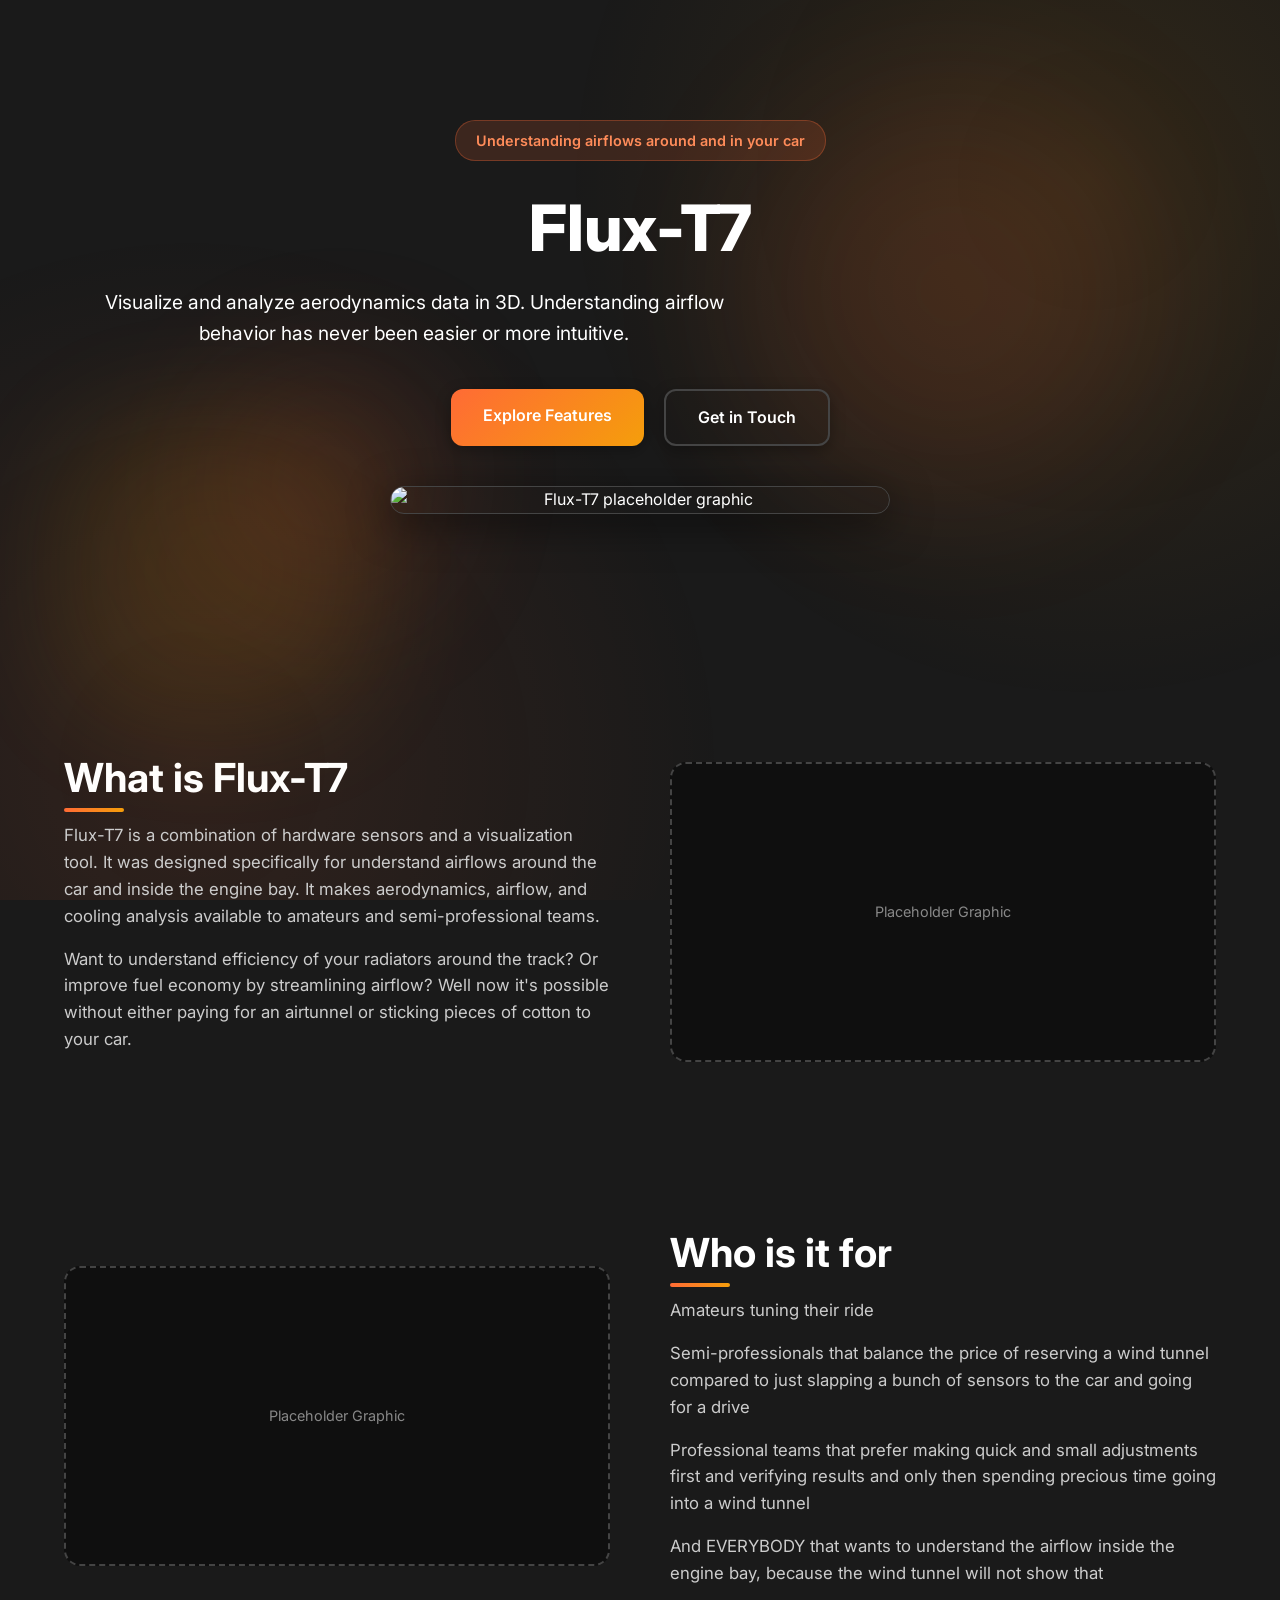
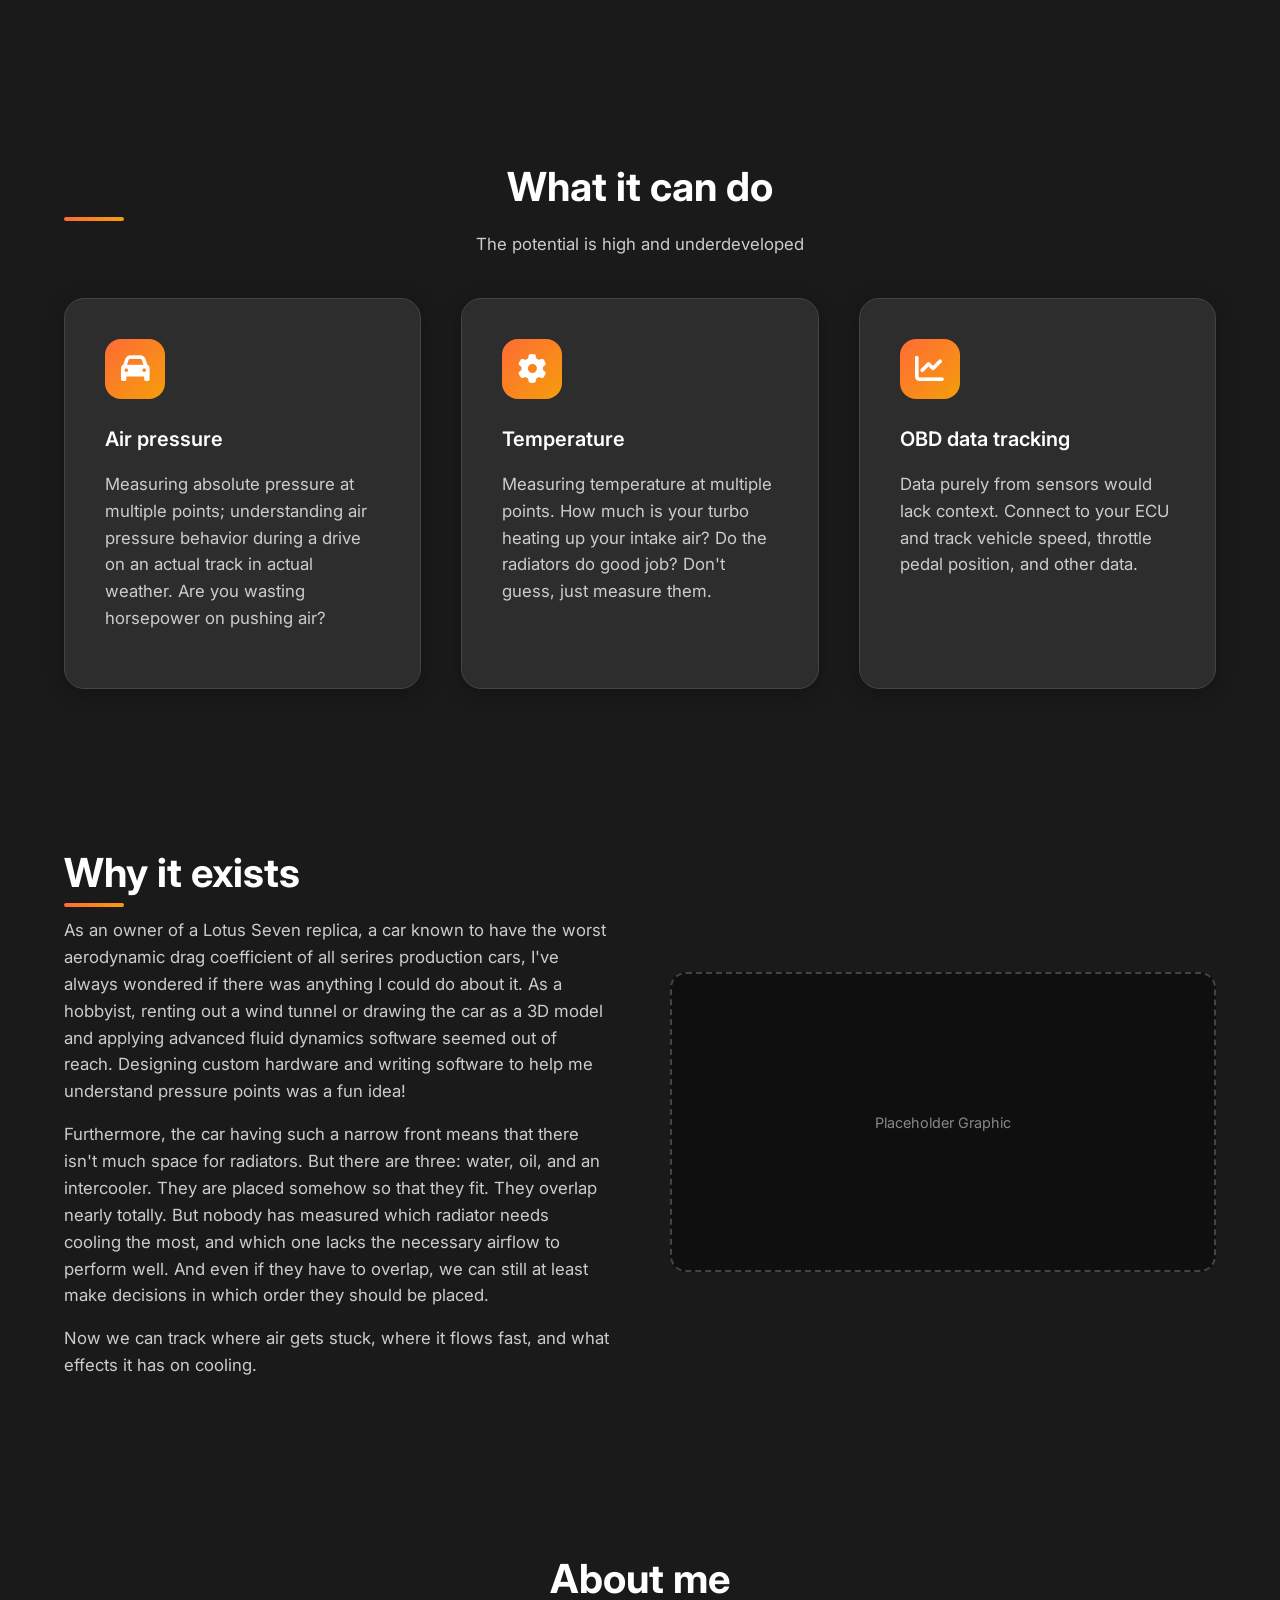
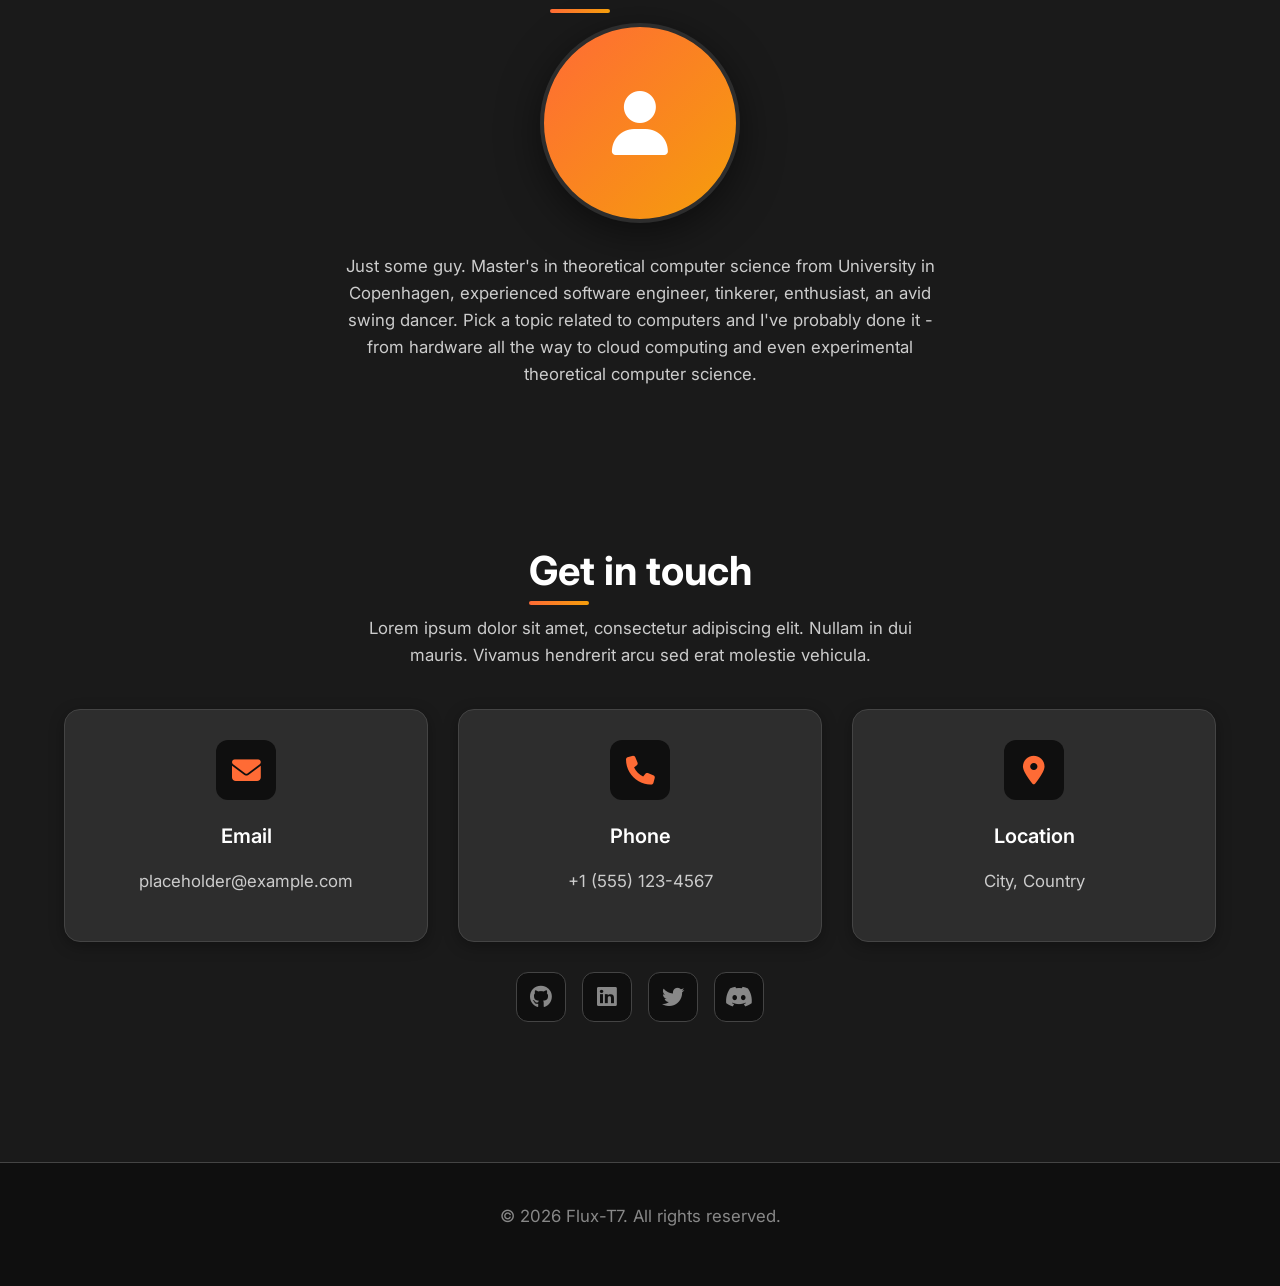
==== index.html @ acb9e9b2 "Add Flux-T7 landing page and update color theme to dark grey/orange - Create new landing page (index" ====
<!DOCTYPE html>
<html lang="en">
<head>
    <meta charset="UTF-8">
    <meta name="viewport" content="width=device-width, initial-scale=1.0">
    <title>Flux-T7 - Car Sensor Visualizer</title>
    <style>
        /* CSS Variables */
        :root {
            --bg-dark: #1a1a1a;
            --bg-darker: #0f0f0f;
            --bg-card: #2d2d2d;
            --primary: #ff6b35;
            --primary-light: #ff8c5a;
            --primary-dark: #e55a2b;
            --accent: #f59e0b;
            --text: #ffffff;
            --text-light: #cccccc;
            --text-muted: #888888;
            --border: #444444;
            --shadow: rgba(0, 0, 0, 0.3);
            --shadow-lg: rgba(0, 0, 0, 0.5);
        }

        /* Reset & Base */
        * {
            margin: 0;
            padding: 0;
            box-sizing: border-box;
        }

        body {
            font-family: 'Inter', -apple-system, BlinkMacSystemFont, 'Segoe UI', Roboto, sans-serif;
            line-height: 1.6;
            color: var(--text);
            background: var(--bg-dark);
            overflow-x: hidden;
        }

        /* Gradient Background Overlay - subtle orange glow */
        body::before {
            content: '';
            position: fixed;
            top: 0;
            left: 0;
            width: 100%;
            height: 100%;
            background: 
                radial-gradient(circle at 15% 85%, rgba(255, 107, 53, 0.1) 0%, transparent 40%),
                radial-gradient(circle at 85% 20%, rgba(245, 158, 11, 0.1) 0%, transparent 40%);
            pointer-events: none;
            z-index: -1;
        }

        /* Container */
        .container {
            max-width: 1200px;
            margin: 0 auto;
            padding: 0 24px;
        }

        /* Section Base */
        section {
            padding: 80px 0;
        }

        /* Typography */
        h1 {
            font-size: clamp(2.5rem, 5vw, 4rem);
            font-weight: 800;
            color: var(--text);
            line-height: 1.1;
            margin-bottom: 24px;
        }

        h2 {
            font-size: clamp(1.8rem, 4vw, 2.5rem);
            font-weight: 700;
            color: var(--text);
            line-height: 1.2;
            margin-bottom: 20px;
            position: relative;
            display: inline-block;
        }

        h2::after {
            content: '';
            position: absolute;
            bottom: -10px;
            left: 0;
            width: 60px;
            height: 4px;
            background: linear-gradient(90deg, var(--primary), var(--accent));
            border-radius: 2px;
        }

        h3 {
            font-size: 1.25rem;
            font-weight: 600;
            color: var(--text);
            margin-bottom: 16px;
        }

        p {
            color: var(--text-light);
            margin-bottom: 16px;
            font-size: 1.05rem;
        }

        .lead {
            font-size: 1.2rem;
            color: var(--text);
            max-width: 700px;
        }

        /* Buttons */
        .btn {
            display: inline-block;
            padding: 14px 32px;
            background: linear-gradient(135deg, var(--primary), var(--accent));
            color: white;
            text-decoration: none;
            border-radius: 12px;
            font-weight: 600;
            font-size: 1rem;
            transition: all 0.3s ease;
            box-shadow: 0 4px 15px var(--shadow);
            border: none;
            cursor: pointer;
        }

        .btn:hover {
            transform: translateY(-2px);
            box-shadow: 0 8px 25px var(--shadow-lg);
            background: linear-gradient(135deg, var(--primary-light), var(--accent));
        }

        .btn-outline {
            background: transparent;
            border: 2px solid var(--border);
            color: var(--text);
        }

        .btn-outline:hover {
            border-color: var(--primary);
            color: var(--primary);
        }

        /* Hero Section */
        #hero {
            padding: 120px 0;
            text-align: center;
            position: relative;
        }

        #hero .container {
            position: relative;
            z-index: 2;
        }

        .hero-badge {
            display: inline-block;
            padding: 8px 20px;
            background: rgba(255, 107, 53, 0.15);
            color: var(--primary-light);
            border-radius: 20px;
            font-size: 0.9rem;
            font-weight: 600;
            margin-bottom: 32px;
            border: 1px solid rgba(255, 107, 53, 0.3);
        }

        .hero-cta {
            display: flex;
            gap: 20px;
            justify-content: center;
            flex-wrap: wrap;
            margin-top: 40px;
        }

        /* Abstract Background Elements */
        .abstract-shape {
            position: absolute;
            opacity: 0.12;
            pointer-events: none;
            z-index: 1;
        }

        .abstract-1 {
            width: 400px;
            height: 400px;
            background: var(--primary);
            border-radius: 50%;
            top: 10%;
            right: 10%;
            filter: blur(80px);
        }

        .abstract-2 {
            width: 300px;
            height: 300px;
            background: var(--accent);
            border-radius: 30%;
            bottom: 20%;
            left: 5%;
            filter: blur(60px);
        }

        .abstract-3 {
            width: 250px;
            height: 250px;
            background: var(--primary-dark);
            border-radius: 60% 40% 30% 70% / 60% 30% 70% 40%;
            top: 40%;
            left: 15%;
            filter: blur(70px);
        }

        /* Placeholder Image */
        .placeholder-graphic {
            width: 100%;
            max-width: 500px;
            height: auto;
            border-radius: 16px;
            box-shadow: 0 10px 40px var(--shadow-lg);
            margin: 40px auto;
            display: block;
            border: 1px solid var(--border);
        }

        /* Section Layouts */
        .section-grid {
            display: grid;
            grid-template-columns: repeat(auto-fit, minmax(300px, 1fr));
            gap: 40px;
        }

        .feature-card {
            background: var(--bg-card);
            padding: 40px;
            border-radius: 20px;
            box-shadow: 0 4px 20px var(--shadow);
            transition: transform 0.3s ease, box-shadow 0.3s ease;
            border: 1px solid var(--border);
        }

        .feature-card:hover {
            transform: translateY(-8px);
            box-shadow: 0 12px 40px var(--shadow-lg);
            border-color: var(--primary);
        }

        .feature-card .icon {
            width: 60px;
            height: 60px;
            background: linear-gradient(135deg, var(--primary), var(--accent));
            border-radius: 16px;
            margin-bottom: 24px;
            display: flex;
            align-items: center;
            justify-content: center;
            font-size: 1.8rem;
            color: white;
        }

        /* Two Column Layout */
        .two-col {
            display: grid;
            grid-template-columns: 1fr 1fr;
            gap: 60px;
            align-items: center;
        }

        @media (max-width: 968px) {
            .two-col {
                grid-template-columns: 1fr;
                gap: 40px;
            }
        }

        .image-placeholder {
            width: 100%;
            height: 300px;
            background: var(--bg-darker);
            border-radius: 16px;
            border: 2px dashed var(--border);
            display: flex;
            align-items: center;
            justify-content: center;
            color: var(--text-muted);
            font-size: 0.9rem;
        }

        /* About Section */
        .profile-placeholder {
            width: 200px;
            height: 200px;
            border-radius: 50%;
            background: linear-gradient(135deg, var(--primary), var(--accent));
            margin: 0 auto 30px;
            display: flex;
            align-items: center;
            justify-content: center;
            color: white;
            font-size: 4rem;
            box-shadow: 0 10px 40px var(--shadow-lg);
            border: 4px solid var(--bg-card);
        }

        /* Contact Section */
        .contact-grid {
            display: grid;
            grid-template-columns: repeat(auto-fit, minmax(250px, 1fr));
            gap: 30px;
            margin-top: 40px;
        }

        .contact-item {
            background: var(--bg-card);
            padding: 30px;
            border-radius: 16px;
            text-align: center;
            box-shadow: 0 4px 15px var(--shadow);
            transition: transform 0.3s ease;
            border: 1px solid var(--border);
        }

        .contact-item:hover {
            transform: translateY(-5px);
            box-shadow: 0 12px 30px var(--shadow-lg);
            border-color: var(--primary);
        }

        .contact-item .contact-icon {
            width: 60px;
            height: 60px;
            background: var(--bg-darker);
            border-radius: 12px;
            margin: 0 auto 20px;
            display: flex;
            align-items: center;
            justify-content: center;
            font-size: 1.8rem;
            color: var(--primary);
        }

        /* Social Links */
        .social-links {
            display: flex;
            gap: 16px;
            justify-content: center;
            flex-wrap: wrap;
            margin-top: 30px;
        }

        .social-link {
            width: 50px;
            height: 50px;
            background: var(--bg-darker);
            border-radius: 12px;
            display: flex;
            align-items: center;
            justify-content: center;
            text-decoration: none;
            color: var(--text-muted);
            font-size: 1.4rem;
            transition: all 0.3s ease;
            border: 1px solid var(--border);
        }

        .social-link:hover {
            background: var(--primary);
            color: white;
            transform: translateY(-3px);
            border-color: var(--primary);
        }

        /* Footer */
        footer {
            background: var(--bg-darker);
            color: var(--text);
            padding: 40px 0;
            text-align: center;
            margin-top: 60px;
            border-top: 1px solid var(--border);
        }

        footer p {
            color: var(--text-muted);
        }

        /* Responsive adjustments for dark theme */
        .hero-badge {
            background: rgba(255, 107, 53, 0.15);
            color: var(--primary-light);
        }

        /* Responsive */
        @media (max-width: 768px) {
            section {
                padding: 60px 0;
            }

            #hero {
                padding: 100px 0;
            }

            .hero-cta {
                flex-direction: column;
                align-items: center;
            }

            .btn {
                width: 100%;
                max-width: 300px;
            }

            .section-grid {
                grid-template-columns: 1fr;
            }
        }

        /* Animations */
        @keyframes fadeInUp {
            from {
                opacity: 0;
                transform: translateY(30px);
            }
            to {
                opacity: 1;
                transform: translateY(0);
            }
        }

        .animate-fade-in {
            animation: fadeInUp 0.6s ease forwards;
        }

        /* Delay animations */
        .delay-1 { animation-delay: 0.1s; }
        .delay-2 { animation-delay: 0.2s; }
        .delay-3 { animation-delay: 0.3s; }
        .delay-4 { animation-delay: 0.4s; }

        /* Hide placeholder text visually but keep for screen readers */
        .sr-only {
            position: absolute;
            width: 1px;
            height: 1px;
            padding: 0;
            margin: -1px;
            overflow: hidden;
            clip: rect(0, 0, 0, 0);
            white-space: nowrap;
            border: 0;
        }
    </style>
    <link rel="preconnect" href="https://fonts.googleapis.com">
    <link rel="preconnect" href="https://fonts.gstatic.com" crossorigin>
    <link href="https://fonts.googleapis.com/css2?family=Inter:wght@400;600;700;800&display=swap" rel="stylesheet">
    <link rel="stylesheet" href="https://cdnjs.cloudflare.com/ajax/libs/font-awesome/6.4.0/css/all.min.css">
</head>
<body>
    <!-- Abstract Background Shapes -->
    <div class="abstract-shape abstract-1"></div>
    <div class="abstract-shape abstract-2"></div>
    <div class="abstract-shape abstract-3"></div>

    <!-- Hero Section -->
    <section id="hero">
        <div class="container">
            <div class="hero-badge animate-fade-in">Understanding airflows around and in your car</div>
            <h1 class="animate-fade-in delay-1">Flux-T7</h1>
            <p class="lead animate-fade-in delay-2">
                Visualize and analyze aerodynamics data in 3D. Understanding airflow behavior has never been easier or more intuitive.
            </p>
            <div class="hero-cta animate-fade-in delay-3">
                <a href="#features" class="btn">Explore Features</a>
                <a href="#contact" class="btn btn-outline">Get in Touch</a>
            </div>
            <!-- Main graphic placeholder using placehold.co -->
            <img src="https://placehold.co/800x450/2d2d2d/ff6b35?text=Flux-T7" alt="Flux-T7 placeholder graphic" class="placeholder-graphic animate-fade-in delay-4">
        </div>
    </section>

    <!-- What is Flux-T7 Section -->
    <section id="what">
        <div class="container">
            <div class="two-col">
                <div class="animate-fade-in">
                    <h2>What is Flux-T7</h2>
                    <p>Flux-T7 is a combination of hardware sensors and a visualization tool. It was designed specifically for understand airflows around the car and inside the engine bay. It makes aerodynamics, airflow, and cooling analysis available to amateurs and semi-professional teams. </p>
                    <p>Want to understand efficiency of your radiators around the track? Or improve fuel economy by streamlining airflow? Well now it's possible without either paying for an airtunnel or sticking pieces of cotton to your car.</p>
                </div>
                <div class="image-placeholder animate-fade-in delay-1">
                    <span>Placeholder Graphic</span>
                </div>
            </div>
        </div>
    </section>

    <!-- Who is it for Section -->
    <section id="for">
        <div class="container">
            <div class="two-col">
                <div class="image-placeholder animate-fade-in">
                    <span>Placeholder Graphic</span>
                </div>
                <div class="animate-fade-in delay-1">
                    <h2>Who is it for</h2>
                    <p>Amateurs tuning their ride</p>
                    <p>Semi-professionals that balance the price of reserving a wind tunnel compared to just slapping a bunch of sensors to the car and going for a drive</p>
                    <p>Professional teams that prefer making quick and small adjustments first and verifying results and only then spending precious time going into a wind tunnel</p>
                    <p> And EVERYBODY that wants to understand the airflow inside the engine bay, because the wind tunnel will not show that</p>
                </div>
            </div>
        </div>
    </section>

    <!-- Features Section -->
    <section id="features">
        <div class="container">
            <div class="animate-fade-in">
                <h2 style="text-align: center; display: block;">What it can do</h2>
                <p style="text-align: center; max-width: 600px; margin: 0 auto 40px;">
                    The potential is high and underdeveloped
                </p>
            </div>
            <div class="section-grid">
                <div class="feature-card animate-fade-in delay-1">
                    <div class="icon"><i class="fas fa-car"></i></div>
                    <h3>Air pressure</h3>
                    <p>Measuring absolute pressure at multiple points; understanding air pressure behavior during a drive on an actual track in actual weather. Are you wasting horsepower on pushing air?</p>
                </div>
                <div class="feature-card animate-fade-in delay-2">
                    <div class="icon"><i class="fas fa-cog"></i></div>
                    <h3>Temperature</h3>
                    <p>Measuring temperature at multiple points. How much is your turbo heating up your intake air? Do the radiators do good job? Don't guess, just measure them.</p>
                </div>
                <div class="feature-card animate-fade-in delay-3">
                    <div class="icon"><i class="fas fa-chart-line"></i></div>
                    <h3>OBD data tracking</h3>
                    <p>Data purely from sensors would lack context. Connect to your ECU and track vehicle speed, throttle pedal position, and other data.</p>
                </div>
                <!-- <div class="feature-card animate-fade-in delay-4">
                    <div class="icon"><i class="fas fa-eye"></i></div>
                    <h3>Feature Four</h3>
                    <p>Lorem ipsum dolor sit amet, consectetur adipiscing elit. Nullam in dui mauris. Vivamus hendrerit arcu sed erat molestie vehicula.</p>
                </div>
                <div class="feature-card animate-fade-in delay-2">
                    <div class="icon"><i class="fas fa-cube"></i></div>
                    <h3>Feature Five</h3>
                    <p>Lorem ipsum dolor sit amet, consectetur adipiscing elit. Nullam in dui mauris. Vivamus hendrerit arcu sed erat molestie vehicula.</p>
                </div>
                <div class="feature-card animate-fade-in delay-3">
                    <div class="icon"><i class="fas fa-bolt"></i></div>
                    <h3>Feature Six</h3>
                    <p>Lorem ipsum dolor sit amet, consectetur adipiscing elit. Nullam in dui mauris. Vivamus hendrerit arcu sed erat molestie vehicula.</p>
                </div> -->
            </div>
        </div>
    </section>

    <!-- Motivation Section -->
    <section id="motivation">
        <div class="container">
            <div class="two-col">
                <div class="animate-fade-in">
                    <h2>Why it exists</h2>
                    <p>As an owner of a Lotus Seven replica, a car known to have the worst aerodynamic drag coefficient of all serires production cars, I've always wondered if there was anything I could do about it. As a hobbyist, renting out a wind tunnel or drawing the car as a 3D model and applying advanced fluid dynamics software seemed out of reach. Designing custom hardware and writing software to help me understand pressure points was a fun idea!</p>
                    <p> Furthermore, the car having such a narrow front means that there isn't much space for radiators. But there are three: water, oil, and an intercooler. They are placed somehow so that they fit. They overlap nearly totally. But nobody has measured which radiator needs cooling the most, and which one lacks the necessary airflow to perform well. And even if they have to overlap, we can still at least make decisions in which order they should be placed.</p>
                    <p>Now we can track where air gets stuck, where it flows fast, and what effects it has on cooling. </p>
                </div>
                <div class="image-placeholder animate-fade-in delay-1">
                    <span>Placeholder Graphic</span>
                </div>
            </div>
        </div>
    </section>

    <!-- About Me Section -->
    <section id="about">
        <div class="container">
            <div class="animate-fade-in" style="text-align: center;">
                <h2>About me</h2>
                <div class="profile-placeholder">
                    <i class="fas fa-user"></i>
                    <span class="sr-only">Profile Picture</span>
                </div>
                <p style="max-width: 600px; margin: 0 auto;">
                    Just some guy. Master's in theoretical computer science from University in Copenhagen, experienced software engineer, tinkerer, enthusiast, an avid swing dancer. Pick a topic related to computers and I've probably done it - from hardware all the way to cloud computing and even experimental theoretical computer science. 
                </p>
            </div>
        </div>
    </section>

    <!-- Contact Section -->
    <section id="contact">
        <div class="container">
            <div class="animate-fade-in" style="text-align: center;">
                <h2>Get in touch</h2>
                <p style="max-width: 600px; margin: 0 auto;">
                    Lorem ipsum dolor sit amet, consectetur adipiscing elit. Nullam in dui mauris. Vivamus hendrerit arcu sed erat molestie vehicula.
                </p>
            </div>
            <div class="contact-grid">
                <div class="contact-item animate-fade-in delay-1">
                    <div class="contact-icon"><i class="fas fa-envelope"></i></div>
                    <h3>Email</h3>
                    <p><a href="mailto:placeholder@example.com" style="color: var(--text-light); text-decoration: none;">placeholder@example.com</a></p>
                </div>
                <div class="contact-item animate-fade-in delay-2">
                    <div class="contact-icon"><i class="fas fa-phone"></i></div>
                    <h3>Phone</h3>
                    <p>+1 (555) 123-4567</p>
                </div>
                <div class="contact-item animate-fade-in delay-3">
                    <div class="contact-icon"><i class="fas fa-map-marker-alt"></i></div>
                    <h3>Location</h3>
                    <p>City, Country</p>
                </div>
            </div>
            <div class="social-links animate-fade-in delay-4">
                <a href="#" class="social-link" aria-label="GitHub"><i class="fab fa-github"></i></a>
                <a href="#" class="social-link" aria-label="LinkedIn"><i class="fab fa-linkedin"></i></a>
                <a href="#" class="social-link" aria-label="Twitter"><i class="fab fa-twitter"></i></a>
                <a href="#" class="social-link" aria-label="Discord"><i class="fab fa-discord"></i></a>
            </div>
        </div>
    </section>

    <!-- Footer -->
    <footer class="animate-fade-in">
        <div class="container">
            <p>&copy; <span id="year"></span> Flux-T7. All rights reserved.</p>
        </div>
    </footer>

    <script>
        // Set current year
        document.getElementById('year').textContent = new Date().getFullYear();

        // Smooth scrolling for anchor links
        document.querySelectorAll('a[href^="#"]').forEach(anchor => {
            anchor.addEventListener('click', function (e) {
                e.preventDefault();
                const target = document.querySelector(this.getAttribute('href'));
                if (target) {
                    target.scrollIntoView({
                        behavior: 'smooth',
                        block: 'start'
                    });
                }
            });
        });

        // Animate on scroll
        const observerOptions = {
            threshold: 0.1,
            rootMargin: '0px 0px -50px 0px'
        };

        const observer = new IntersectionObserver((entries) => {
            entries.forEach(entry => {
                if (entry.isIntersecting) {
                    entry.target.classList.add('animate-fade-in');
                }
            });
        }, observerOptions);

        // Observe all sections
        document.querySelectorAll('section > *').forEach(el => {
            if (!el.classList.contains('animate-fade-in')) {
                observer.observe(el);
            }
        });
    </script>
</body>
</html>
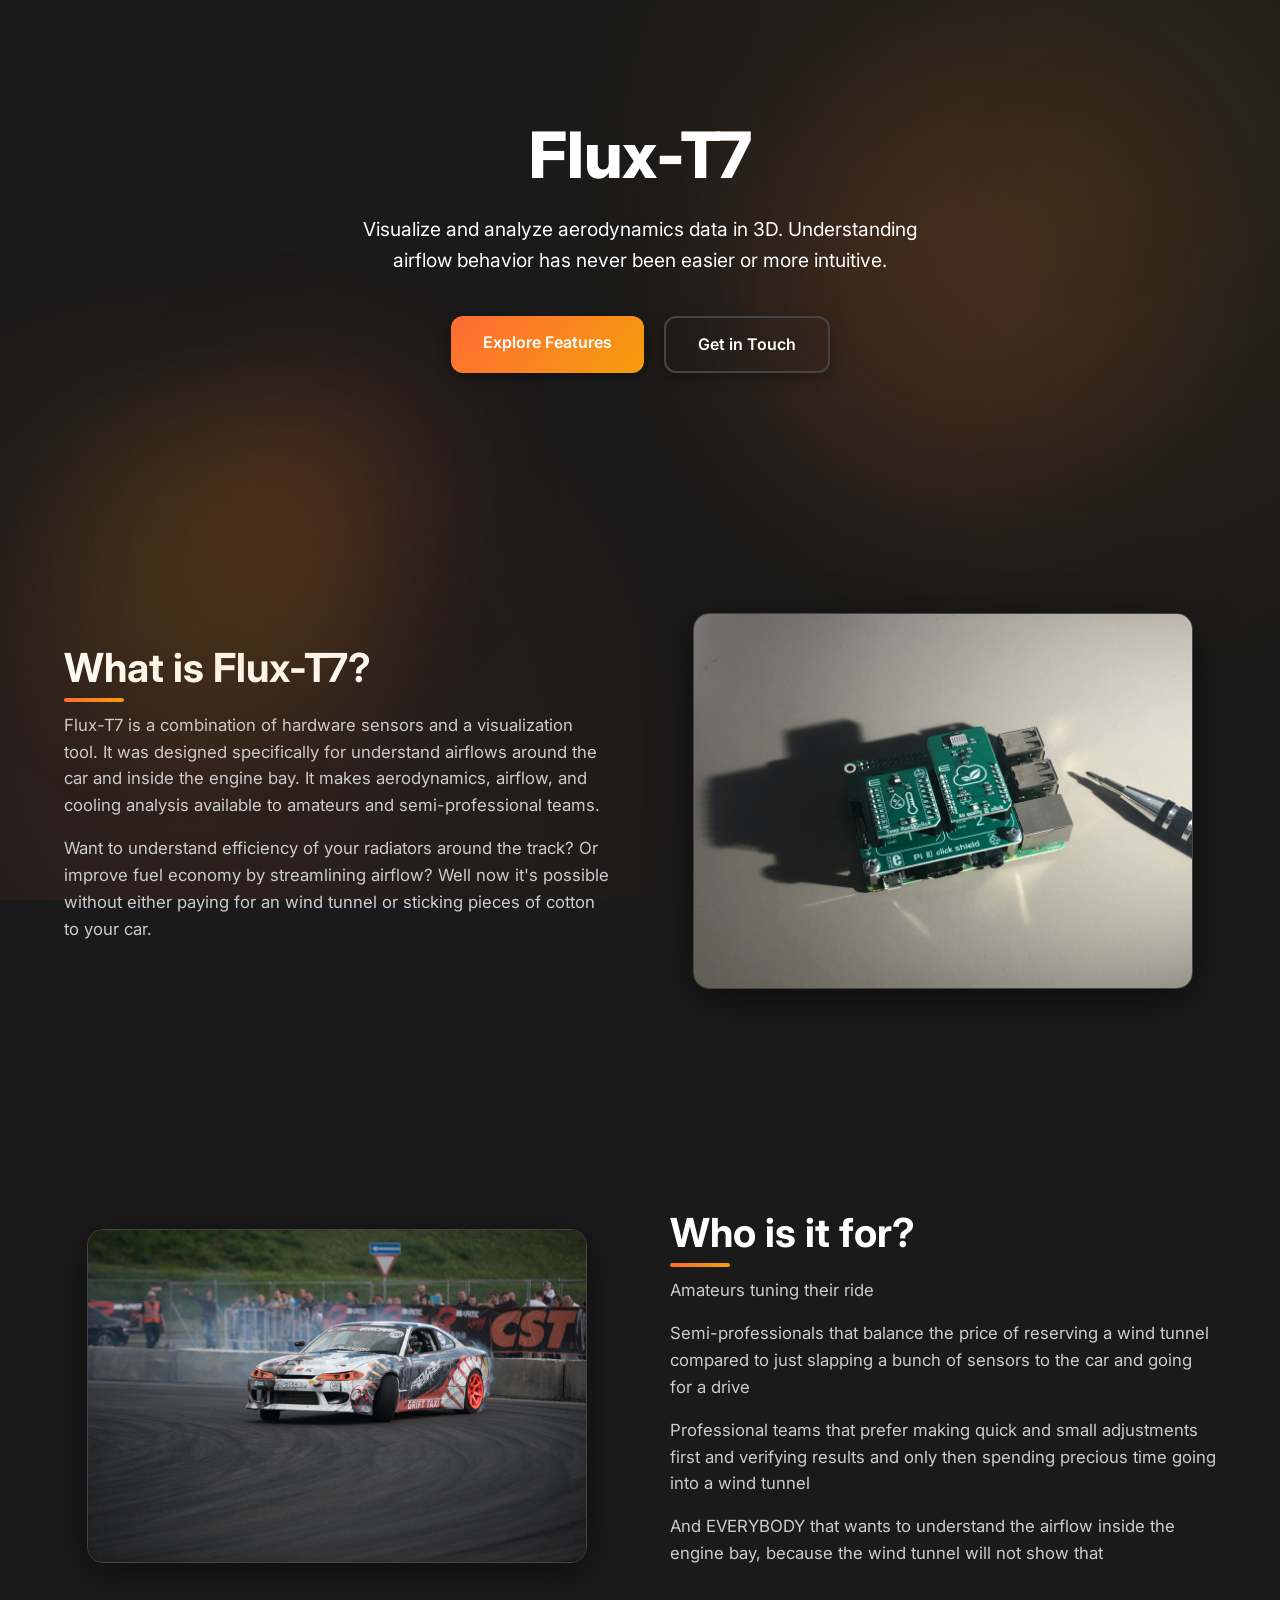
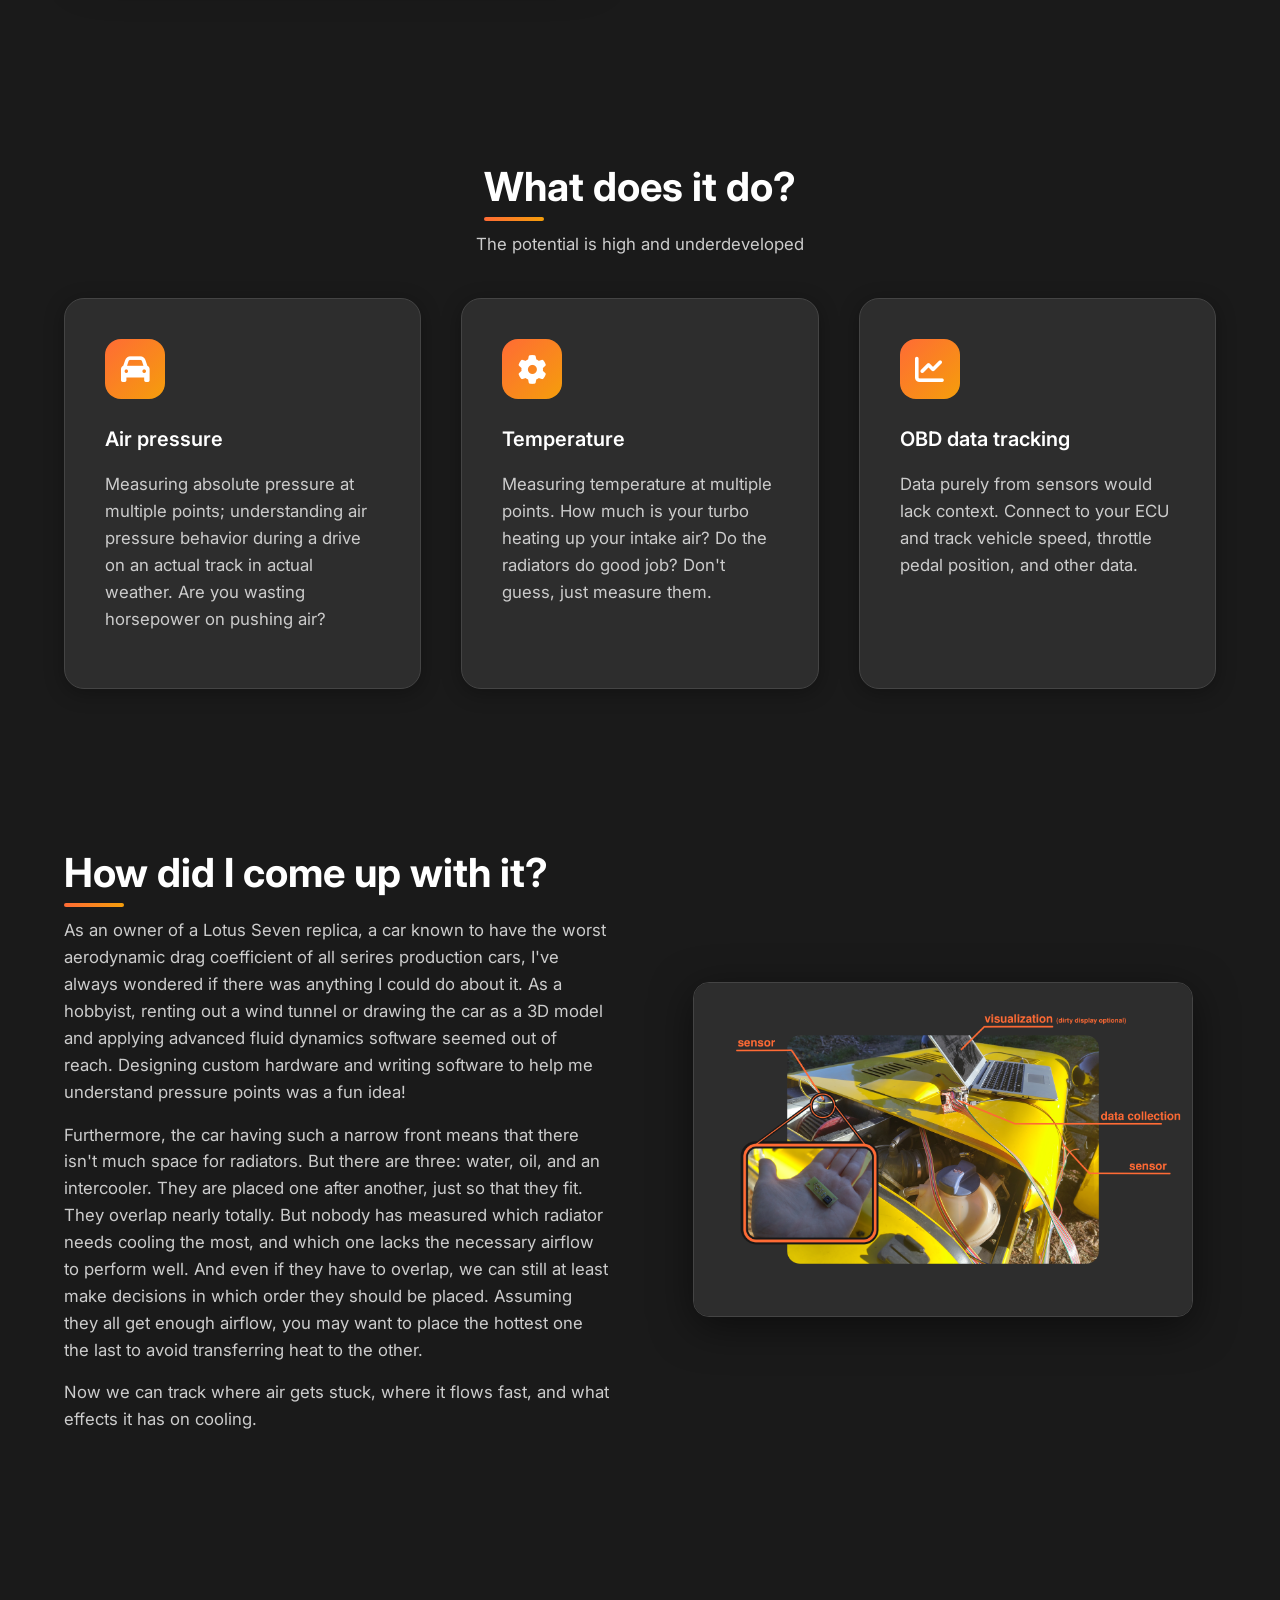
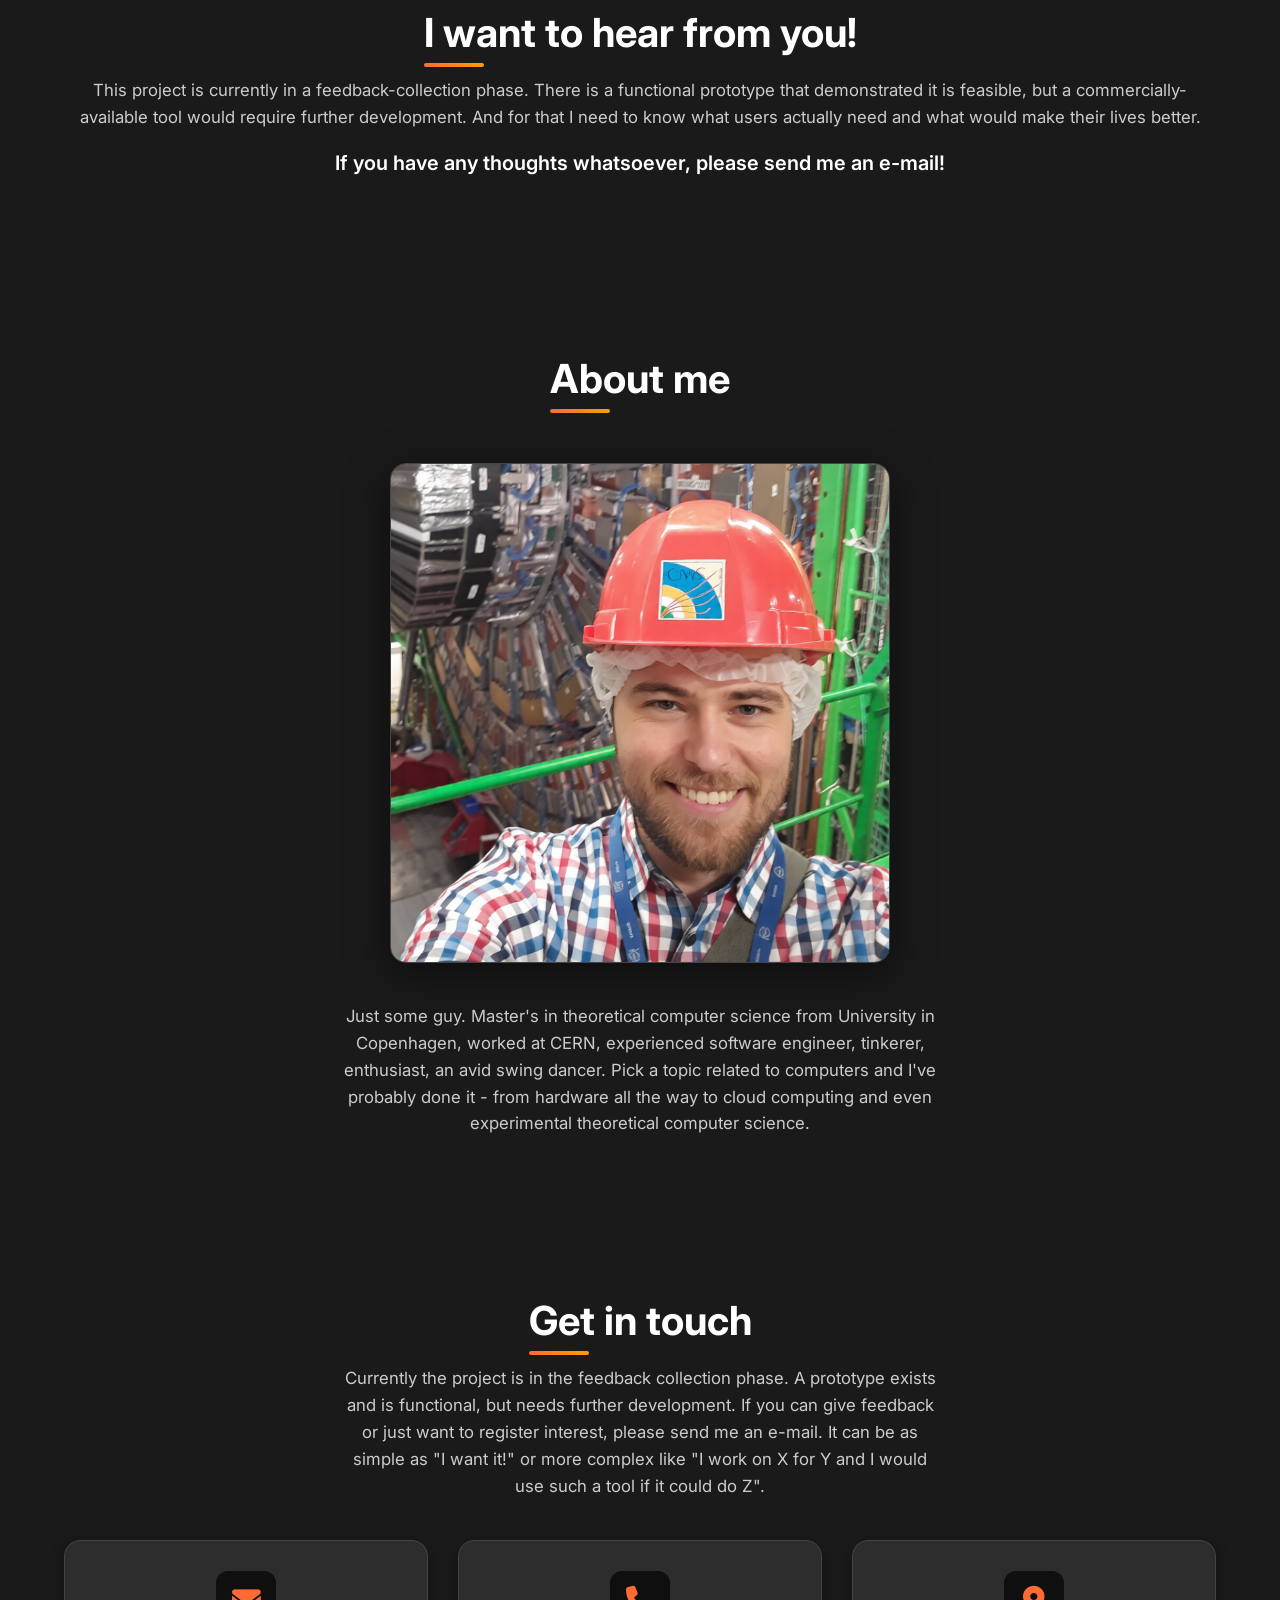
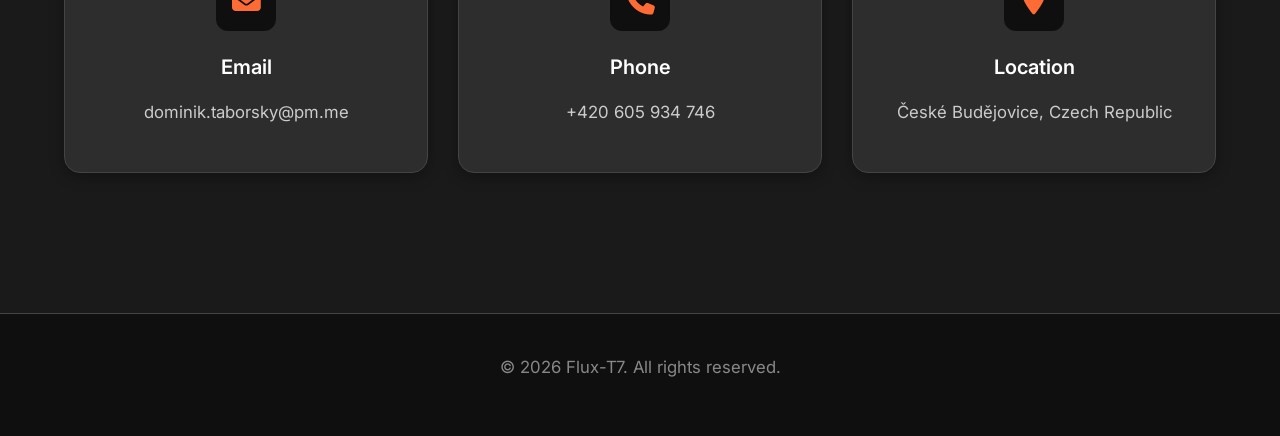
==== commit d7e90cca: "Update 3D viewer with PBR textures, improved lighting, and UI fixes - Changed default car model to H" ====
--- a/index.html
+++ b/index.html
@@ -94,6 +94,14 @@
             border-radius: 2px;
         }
 
+        /* Centered h2 container with left-aligned underline */
+        .centered-text {
+            text-align: center;
+        }
+        .centered-text h2 {
+            display: inline-block;
+        }
+
         h3 {
             font-size: 1.25rem;
             font-weight: 600;
@@ -110,7 +118,8 @@
         .lead {
             font-size: 1.2rem;
             color: var(--text);
-            max-width: 700px;
+            max-width: 600px;
+            margin: 0 auto;
         }
 
         /* Buttons */
@@ -469,7 +478,7 @@
     <!-- Hero Section -->
     <section id="hero">
         <div class="container">
-            <div class="hero-badge animate-fade-in">Understanding airflows around and in your car</div>
+            <!-- <div class="hero-badge animate-fade-in">Understanding airflows around and in your car</div> -->
             <h1 class="animate-fade-in delay-1">Flux-T7</h1>
             <p class="lead animate-fade-in delay-2">
                 Visualize and analyze aerodynamics data in 3D. Understanding airflow behavior has never been easier or more intuitive.
@@ -478,8 +487,8 @@
                 <a href="#features" class="btn">Explore Features</a>
                 <a href="#contact" class="btn btn-outline">Get in Touch</a>
             </div>
-            <!-- Main graphic placeholder using placehold.co -->
-            <img src="https://placehold.co/800x450/2d2d2d/ff6b35?text=Flux-T7" alt="Flux-T7 placeholder graphic" class="placeholder-graphic animate-fade-in delay-4">
+            <!-- Main graphic -->
+            <!-- <img src="images/hero.jpg" alt="Flux-T7" class="placeholder-graphic animate-fade-in delay-4"> -->
         </div>
     </section>
 
@@ -488,13 +497,11 @@
         <div class="container">
             <div class="two-col">
                 <div class="animate-fade-in">
-                    <h2>What is Flux-T7</h2>
+                    <h2>What is Flux-T7?</h2>
                     <p>Flux-T7 is a combination of hardware sensors and a visualization tool. It was designed specifically for understand airflows around the car and inside the engine bay. It makes aerodynamics, airflow, and cooling analysis available to amateurs and semi-professional teams. </p>
-                    <p>Want to understand efficiency of your radiators around the track? Or improve fuel economy by streamlining airflow? Well now it's possible without either paying for an airtunnel or sticking pieces of cotton to your car.</p>
-                </div>
-                <div class="image-placeholder animate-fade-in delay-1">
-                    <span>Placeholder Graphic</span>
-                </div>
+                    <p>Want to understand efficiency of your radiators around the track? Or improve fuel economy by streamlining airflow? Well now it's possible without either paying for an wind tunnel or sticking pieces of cotton to your car.</p>
+                </div>
+                <img src="images/what-is-it.jpg" alt="Flux-T7 hardware" class="placeholder-graphic animate-fade-in delay-1">
             </div>
         </div>
     </section>
@@ -503,11 +510,9 @@
     <section id="for">
         <div class="container">
             <div class="two-col">
-                <div class="image-placeholder animate-fade-in">
-                    <span>Placeholder Graphic</span>
-                </div>
+                <img src="images/who-is-it-for.jpg" alt="Target audience" class="placeholder-graphic animate-fade-in">
                 <div class="animate-fade-in delay-1">
-                    <h2>Who is it for</h2>
+                    <h2>Who is it for?</h2>
                     <p>Amateurs tuning their ride</p>
                     <p>Semi-professionals that balance the price of reserving a wind tunnel compared to just slapping a bunch of sensors to the car and going for a drive</p>
                     <p>Professional teams that prefer making quick and small adjustments first and verifying results and only then spending precious time going into a wind tunnel</p>
@@ -520,8 +525,8 @@
     <!-- Features Section -->
     <section id="features">
         <div class="container">
-            <div class="animate-fade-in">
-                <h2 style="text-align: center; display: block;">What it can do</h2>
+            <div class="animate-fade-in centered-text">
+                <h2>What does it do?</h2>
                 <p style="text-align: center; max-width: 600px; margin: 0 auto 40px;">
                     The potential is high and underdeveloped
                 </p>
@@ -566,14 +571,23 @@
         <div class="container">
             <div class="two-col">
                 <div class="animate-fade-in">
-                    <h2>Why it exists</h2>
+                    <h2>How did I come up with it?</h2>
                     <p>As an owner of a Lotus Seven replica, a car known to have the worst aerodynamic drag coefficient of all serires production cars, I've always wondered if there was anything I could do about it. As a hobbyist, renting out a wind tunnel or drawing the car as a 3D model and applying advanced fluid dynamics software seemed out of reach. Designing custom hardware and writing software to help me understand pressure points was a fun idea!</p>
-                    <p> Furthermore, the car having such a narrow front means that there isn't much space for radiators. But there are three: water, oil, and an intercooler. They are placed somehow so that they fit. They overlap nearly totally. But nobody has measured which radiator needs cooling the most, and which one lacks the necessary airflow to perform well. And even if they have to overlap, we can still at least make decisions in which order they should be placed.</p>
+                    <p> Furthermore, the car having such a narrow front means that there isn't much space for radiators. But there are three: water, oil, and an intercooler. They are placed one after another, just so that they fit. They overlap nearly totally. But nobody has measured which radiator needs cooling the most, and which one lacks the necessary airflow to perform well. And even if they have to overlap, we can still at least make decisions in which order they should be placed. Assuming they all get enough airflow, you may want to place the hottest one the last to avoid transferring heat to the other.</p>
                     <p>Now we can track where air gets stuck, where it flows fast, and what effects it has on cooling. </p>
                 </div>
-                <div class="image-placeholder animate-fade-in delay-1">
-                    <span>Placeholder Graphic</span>
-                </div>
+                <img src="images/motivation.png" alt="Lotus Seven replica" class="placeholder-graphic animate-fade-in delay-1">
+            </div>
+        </div>
+    </section>
+
+    <!-- Feedback Section -->
+    <section id="feedback">
+        <div class="container">
+            <div class="animate-fade-in" style="text-align: center;">
+                <h2>I want to hear from you!</h2>
+                <p>This project is currently in a feedback-collection phase. There is a functional prototype that demonstrated it is feasible, but a commercially-available tool would require further development. And for that I need to know what users actually need and what would make their lives better. </p>
+                <h3>If you have any thoughts whatsoever, please send me an e-mail! </h3>
             </div>
         </div>
     </section>
@@ -583,12 +597,9 @@
         <div class="container">
             <div class="animate-fade-in" style="text-align: center;">
                 <h2>About me</h2>
-                <div class="profile-placeholder">
-                    <i class="fas fa-user"></i>
-                    <span class="sr-only">Profile Picture</span>
-                </div>
+                <img src="images/ja_cropped.png" alt="Profile pic" class="placeholder-graphic animate-fade-in delay-1">
                 <p style="max-width: 600px; margin: 0 auto;">
-                    Just some guy. Master's in theoretical computer science from University in Copenhagen, experienced software engineer, tinkerer, enthusiast, an avid swing dancer. Pick a topic related to computers and I've probably done it - from hardware all the way to cloud computing and even experimental theoretical computer science. 
+                    Just some guy. Master's in theoretical computer science from University in Copenhagen, worked at CERN, experienced software engineer, tinkerer, enthusiast, an avid swing dancer. Pick a topic related to computers and I've probably done it - from hardware all the way to cloud computing and even experimental theoretical computer science. 
                 </p>
             </div>
         </div>
@@ -600,32 +611,32 @@
             <div class="animate-fade-in" style="text-align: center;">
                 <h2>Get in touch</h2>
                 <p style="max-width: 600px; margin: 0 auto;">
-                    Lorem ipsum dolor sit amet, consectetur adipiscing elit. Nullam in dui mauris. Vivamus hendrerit arcu sed erat molestie vehicula.
+                    Currently the project is in the feedback collection phase. A prototype exists and is functional, but needs further development. If you can give feedback or just want to register interest, please send me an e-mail. It can be as simple as "I want it!" or more complex like "I work on X for Y and I would use such a tool if it could do Z".
                 </p>
             </div>
             <div class="contact-grid">
                 <div class="contact-item animate-fade-in delay-1">
                     <div class="contact-icon"><i class="fas fa-envelope"></i></div>
                     <h3>Email</h3>
-                    <p><a href="mailto:placeholder@example.com" style="color: var(--text-light); text-decoration: none;">placeholder@example.com</a></p>
+                    <p><a href="mailto:placeholder@example.com" style="color: var(--text-light); text-decoration: none;">dominik.taborsky@pm.me</a></p>
                 </div>
                 <div class="contact-item animate-fade-in delay-2">
                     <div class="contact-icon"><i class="fas fa-phone"></i></div>
                     <h3>Phone</h3>
-                    <p>+1 (555) 123-4567</p>
+                    <p>+420 605 934 746</p>
                 </div>
                 <div class="contact-item animate-fade-in delay-3">
                     <div class="contact-icon"><i class="fas fa-map-marker-alt"></i></div>
                     <h3>Location</h3>
-                    <p>City, Country</p>
-                </div>
-            </div>
-            <div class="social-links animate-fade-in delay-4">
+                    <p>České Budějovice, Czech Republic</p>
+                </div>
+            </div>
+            <!-- <div class="social-links animate-fade-in delay-4">
                 <a href="#" class="social-link" aria-label="GitHub"><i class="fab fa-github"></i></a>
                 <a href="#" class="social-link" aria-label="LinkedIn"><i class="fab fa-linkedin"></i></a>
                 <a href="#" class="social-link" aria-label="Twitter"><i class="fab fa-twitter"></i></a>
                 <a href="#" class="social-link" aria-label="Discord"><i class="fab fa-discord"></i></a>
-            </div>
+            </div> -->
         </div>
     </section>
 
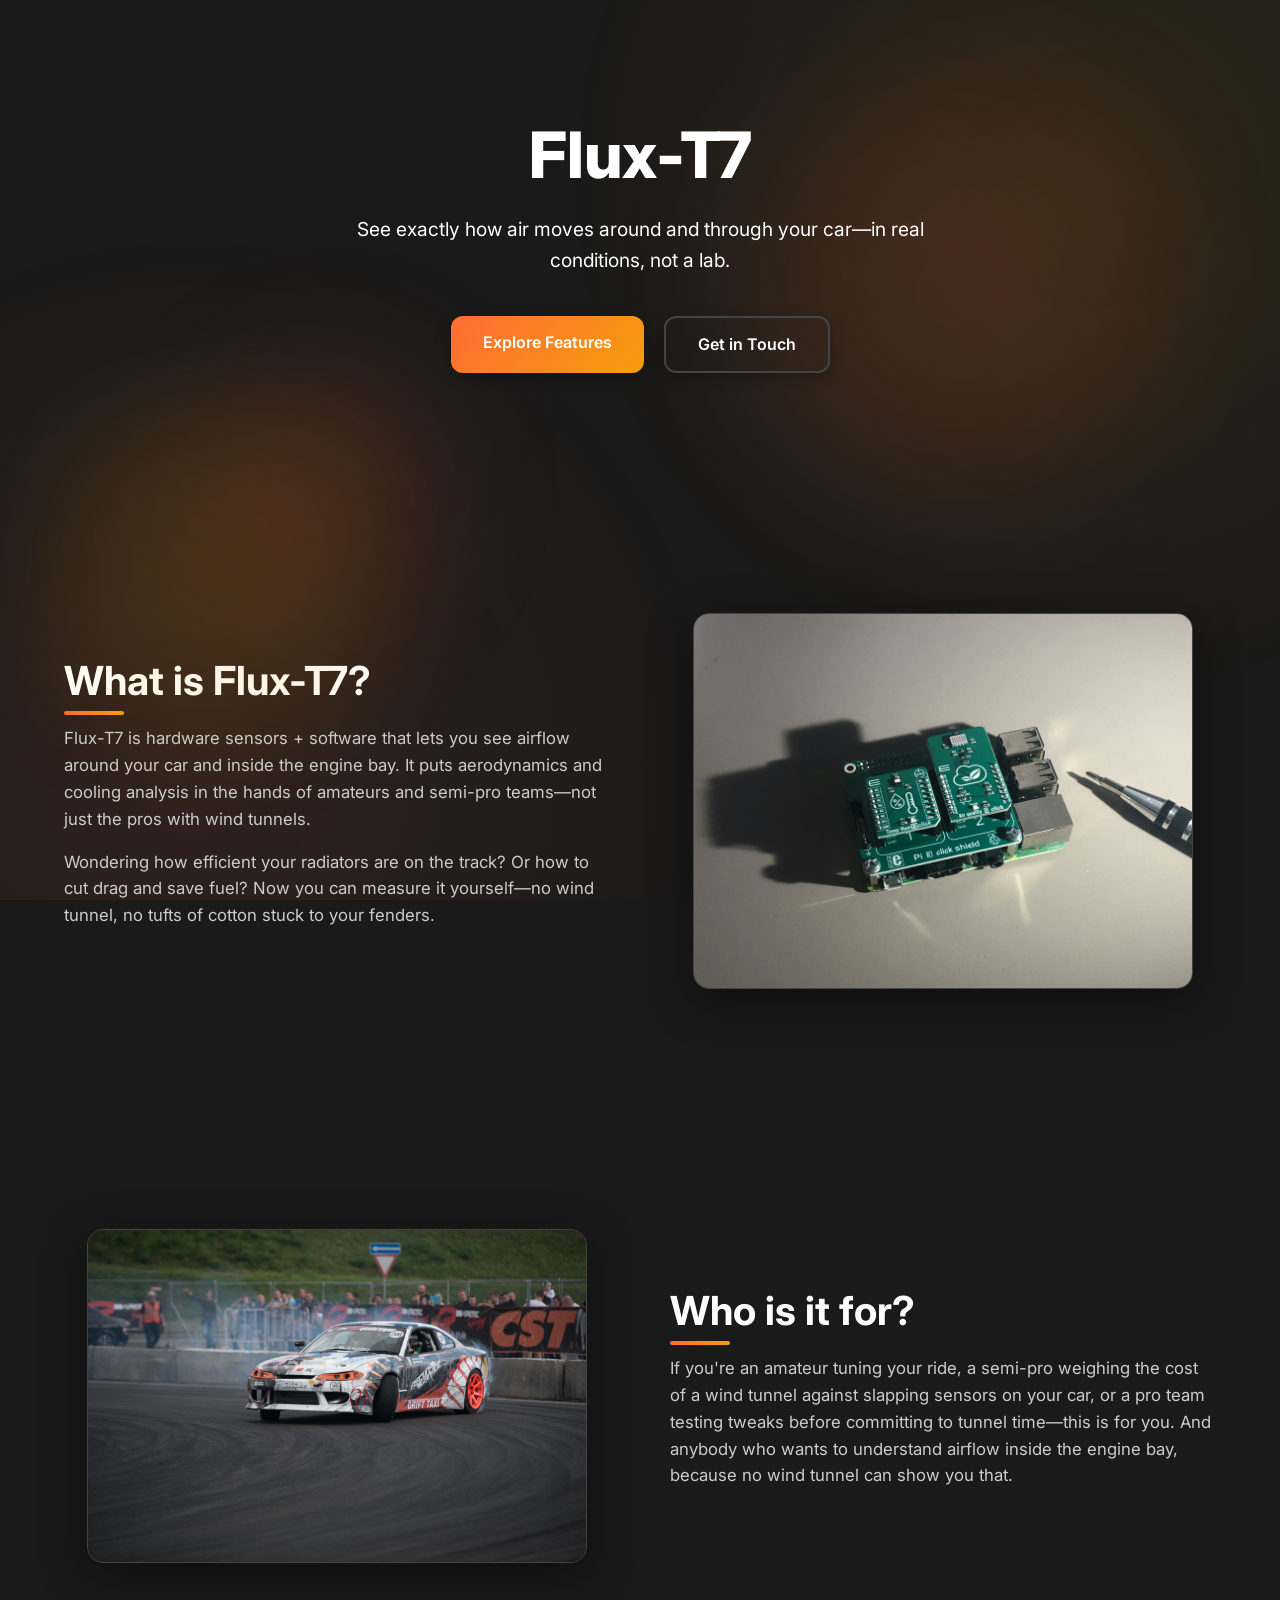
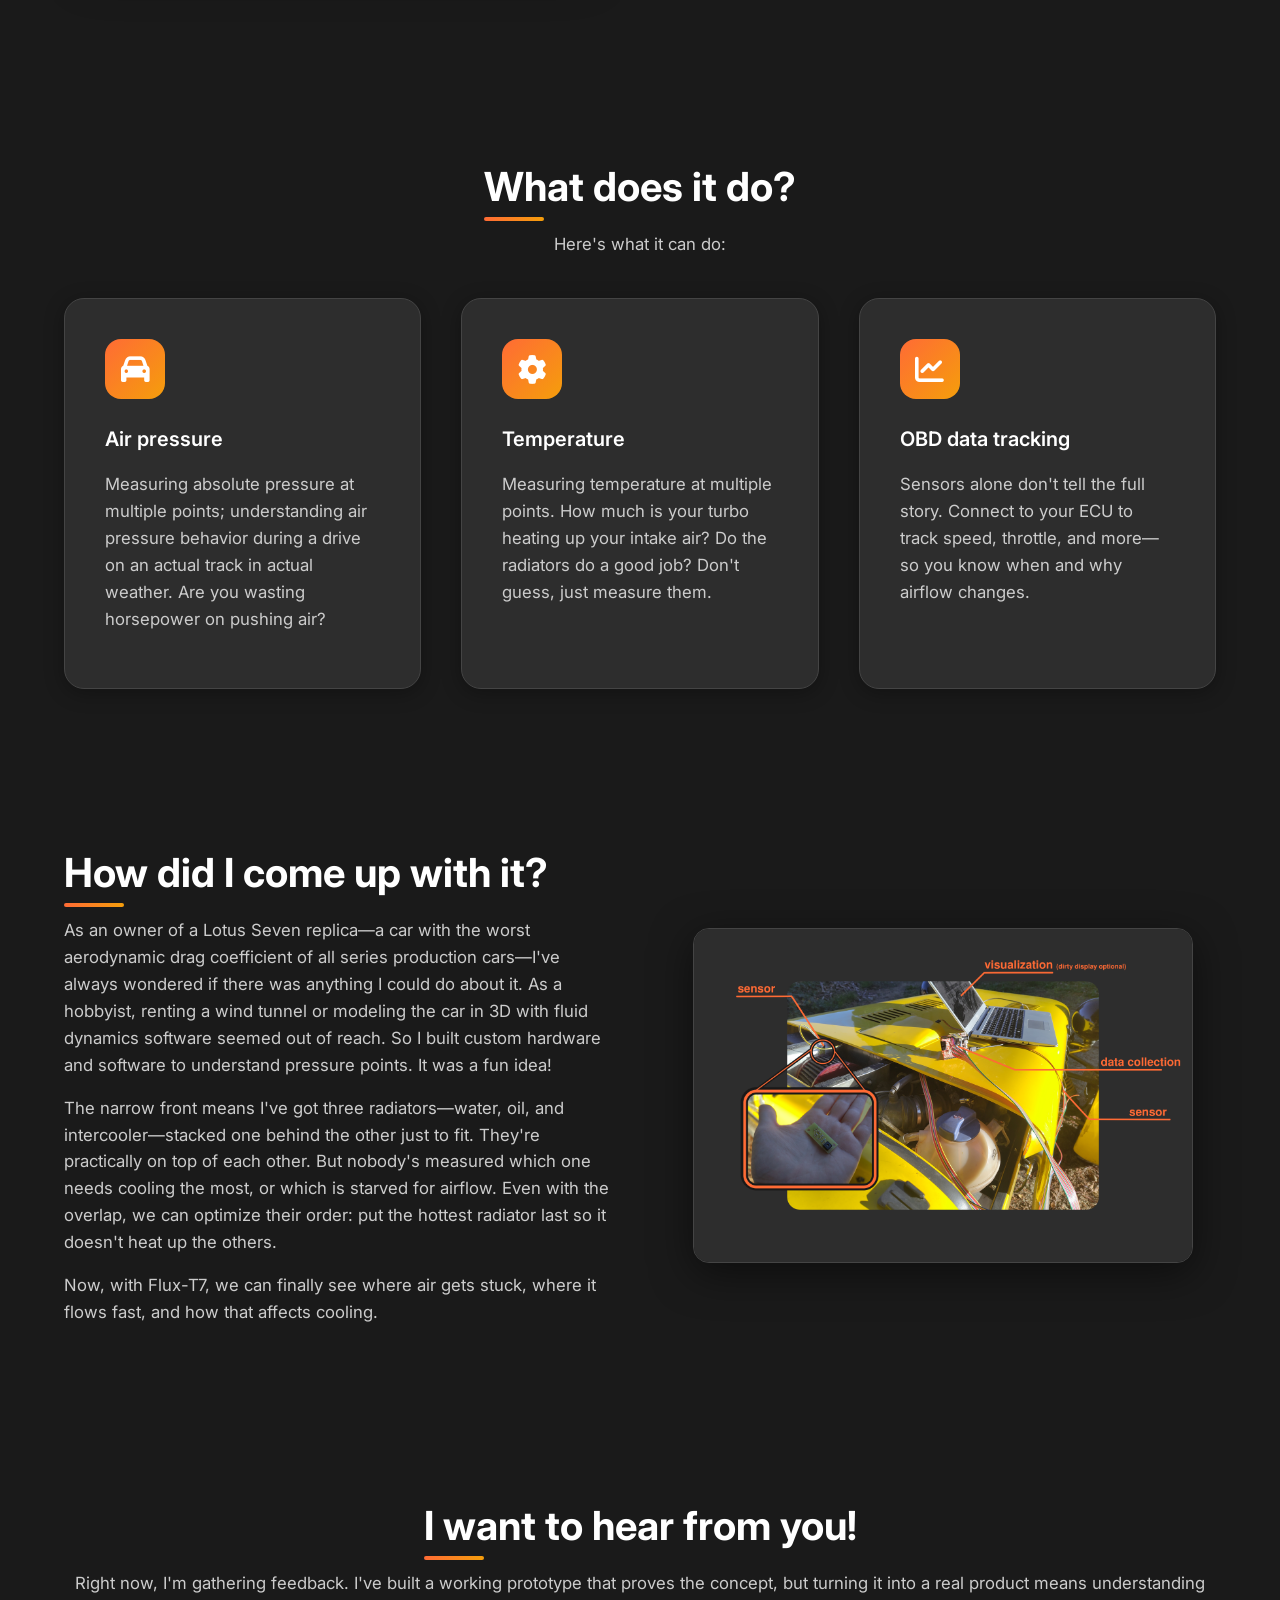
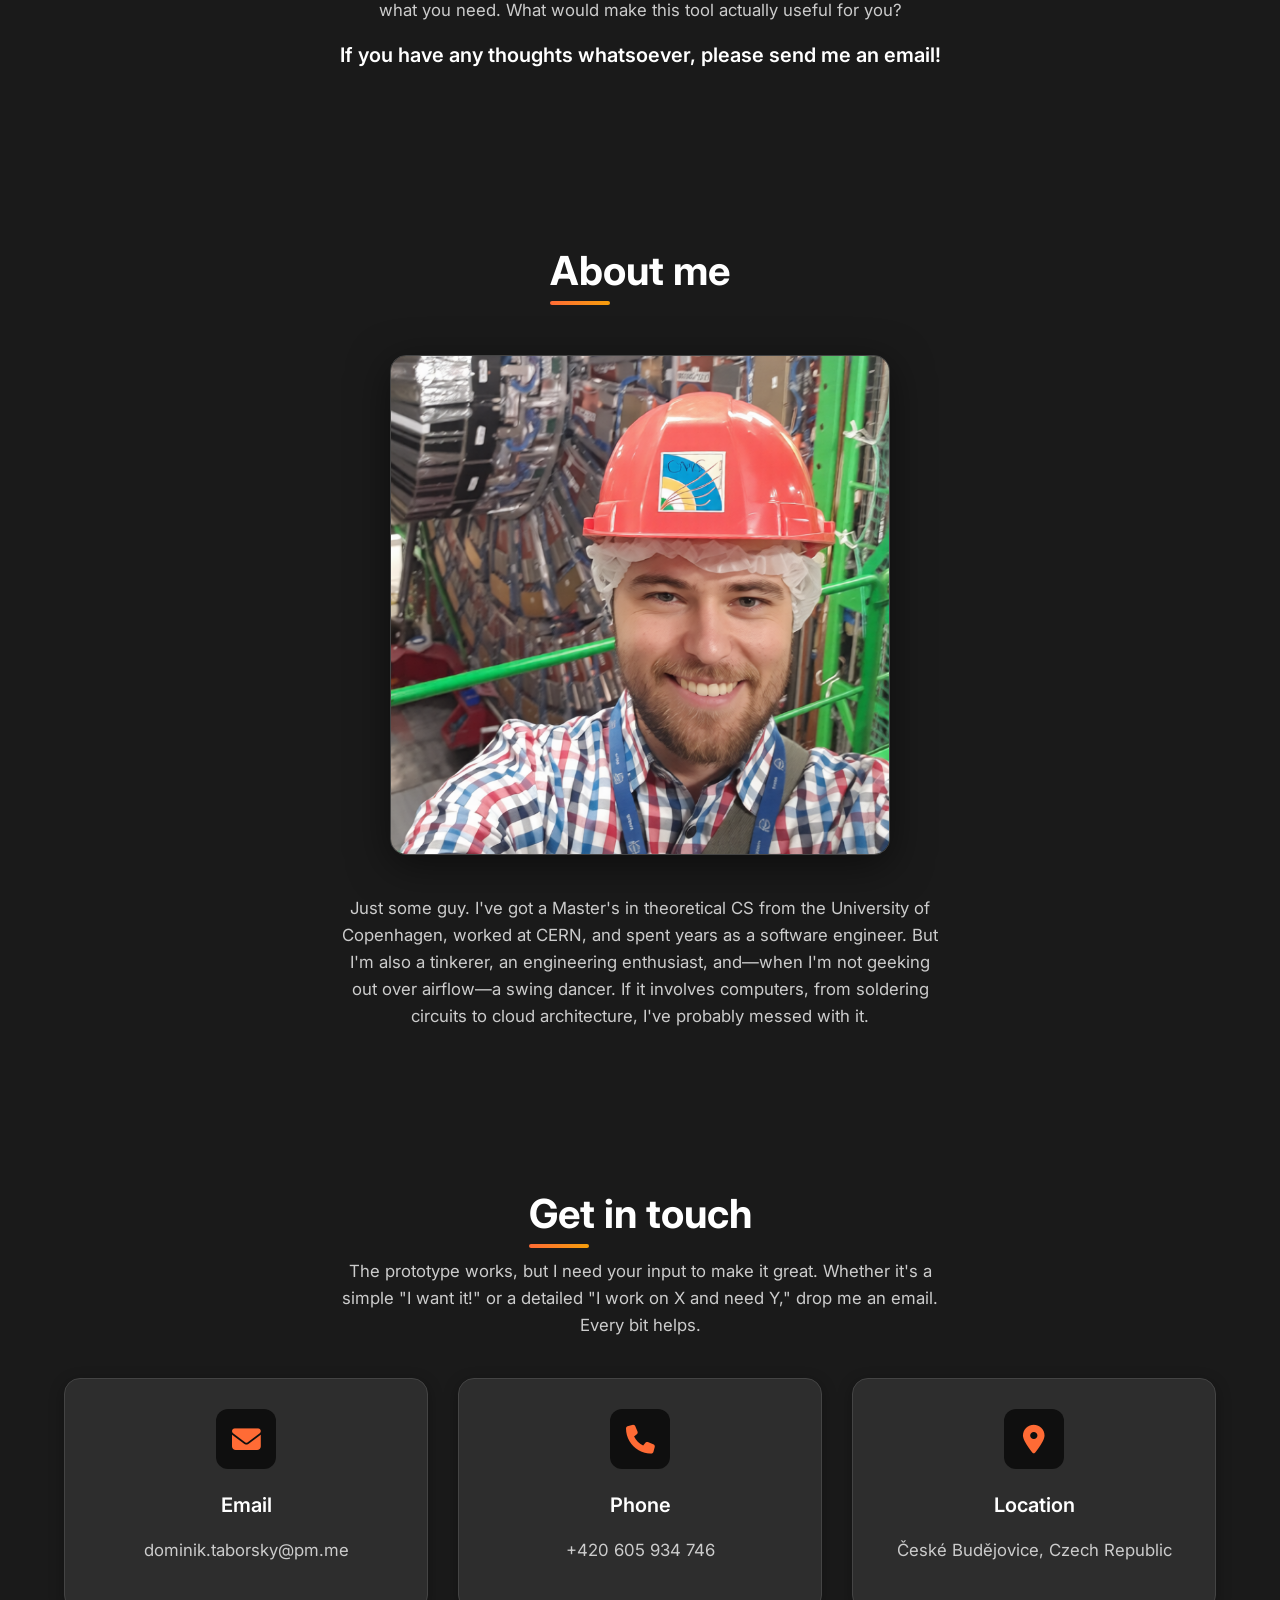
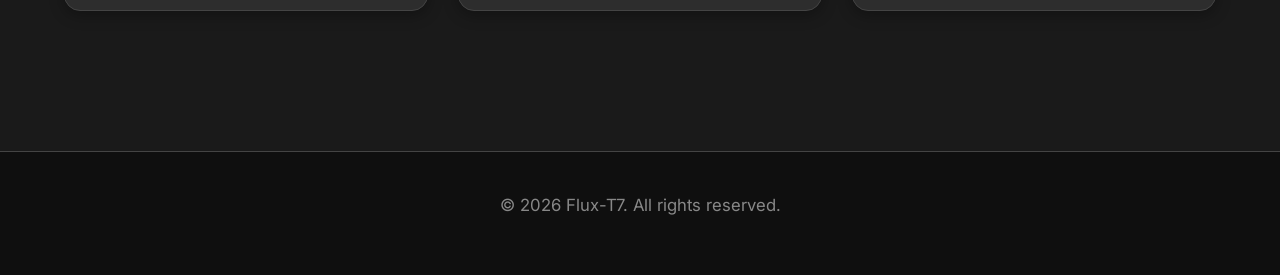
==== commit 266d23ad: "Improve homepage text for down-to-earth, authentic tone - Replace corporate phrasing with direct, co" ====
--- a/index.html
+++ b/index.html
@@ -481,7 +481,7 @@
             <!-- <div class="hero-badge animate-fade-in">Understanding airflows around and in your car</div> -->
             <h1 class="animate-fade-in delay-1">Flux-T7</h1>
             <p class="lead animate-fade-in delay-2">
-                Visualize and analyze aerodynamics data in 3D. Understanding airflow behavior has never been easier or more intuitive.
+                See exactly how air moves around and through your car—in real conditions, not a lab.
             </p>
             <div class="hero-cta animate-fade-in delay-3">
                 <a href="#features" class="btn">Explore Features</a>
@@ -498,8 +498,8 @@
             <div class="two-col">
                 <div class="animate-fade-in">
                     <h2>What is Flux-T7?</h2>
-                    <p>Flux-T7 is a combination of hardware sensors and a visualization tool. It was designed specifically for understand airflows around the car and inside the engine bay. It makes aerodynamics, airflow, and cooling analysis available to amateurs and semi-professional teams. </p>
-                    <p>Want to understand efficiency of your radiators around the track? Or improve fuel economy by streamlining airflow? Well now it's possible without either paying for an wind tunnel or sticking pieces of cotton to your car.</p>
+                    <p>Flux-T7 is hardware sensors + software that lets you see airflow around your car and inside the engine bay. It puts aerodynamics and cooling analysis in the hands of amateurs and semi-pro teams—not just the pros with wind tunnels. </p>
+                    <p>Wondering how efficient your radiators are on the track? Or how to cut drag and save fuel? Now you can measure it yourself—no wind tunnel, no tufts of cotton stuck to your fenders.</p>
                 </div>
                 <img src="images/what-is-it.jpg" alt="Flux-T7 hardware" class="placeholder-graphic animate-fade-in delay-1">
             </div>
@@ -513,10 +513,7 @@
                 <img src="images/who-is-it-for.jpg" alt="Target audience" class="placeholder-graphic animate-fade-in">
                 <div class="animate-fade-in delay-1">
                     <h2>Who is it for?</h2>
-                    <p>Amateurs tuning their ride</p>
-                    <p>Semi-professionals that balance the price of reserving a wind tunnel compared to just slapping a bunch of sensors to the car and going for a drive</p>
-                    <p>Professional teams that prefer making quick and small adjustments first and verifying results and only then spending precious time going into a wind tunnel</p>
-                    <p> And EVERYBODY that wants to understand the airflow inside the engine bay, because the wind tunnel will not show that</p>
+                    <p>If you're an amateur tuning your ride, a semi-pro weighing the cost of a wind tunnel against slapping sensors on your car, or a pro team testing tweaks before committing to tunnel time—this is for you. And anybody who wants to understand airflow inside the engine bay, because no wind tunnel can show you that.</p>
                 </div>
             </div>
         </div>
@@ -528,7 +525,7 @@
             <div class="animate-fade-in centered-text">
                 <h2>What does it do?</h2>
                 <p style="text-align: center; max-width: 600px; margin: 0 auto 40px;">
-                    The potential is high and underdeveloped
+                    Here's what it can do:
                 </p>
             </div>
             <div class="section-grid">
@@ -540,12 +537,12 @@
                 <div class="feature-card animate-fade-in delay-2">
                     <div class="icon"><i class="fas fa-cog"></i></div>
                     <h3>Temperature</h3>
-                    <p>Measuring temperature at multiple points. How much is your turbo heating up your intake air? Do the radiators do good job? Don't guess, just measure them.</p>
+                    <p>Measuring temperature at multiple points. How much is your turbo heating up your intake air? Do the radiators do a good job? Don't guess, just measure them.</p>
                 </div>
                 <div class="feature-card animate-fade-in delay-3">
                     <div class="icon"><i class="fas fa-chart-line"></i></div>
                     <h3>OBD data tracking</h3>
-                    <p>Data purely from sensors would lack context. Connect to your ECU and track vehicle speed, throttle pedal position, and other data.</p>
+                    <p>Sensors alone don't tell the full story. Connect to your ECU to track speed, throttle, and more—so you know when and why airflow changes.</p>
                 </div>
                 <!-- <div class="feature-card animate-fade-in delay-4">
                     <div class="icon"><i class="fas fa-eye"></i></div>
@@ -572,9 +569,9 @@
             <div class="two-col">
                 <div class="animate-fade-in">
                     <h2>How did I come up with it?</h2>
-                    <p>As an owner of a Lotus Seven replica, a car known to have the worst aerodynamic drag coefficient of all serires production cars, I've always wondered if there was anything I could do about it. As a hobbyist, renting out a wind tunnel or drawing the car as a 3D model and applying advanced fluid dynamics software seemed out of reach. Designing custom hardware and writing software to help me understand pressure points was a fun idea!</p>
-                    <p> Furthermore, the car having such a narrow front means that there isn't much space for radiators. But there are three: water, oil, and an intercooler. They are placed one after another, just so that they fit. They overlap nearly totally. But nobody has measured which radiator needs cooling the most, and which one lacks the necessary airflow to perform well. And even if they have to overlap, we can still at least make decisions in which order they should be placed. Assuming they all get enough airflow, you may want to place the hottest one the last to avoid transferring heat to the other.</p>
-                    <p>Now we can track where air gets stuck, where it flows fast, and what effects it has on cooling. </p>
+                    <p>As an owner of a Lotus Seven replica—a car with the worst aerodynamic drag coefficient of all series production cars—I've always wondered if there was anything I could do about it. As a hobbyist, renting a wind tunnel or modeling the car in 3D with fluid dynamics software seemed out of reach. So I built custom hardware and software to understand pressure points. It was a fun idea!</p>
+                    <p>The narrow front means I've got three radiators—water, oil, and intercooler—stacked one behind the other just to fit. They're practically on top of each other. But nobody's measured which one needs cooling the most, or which is starved for airflow. Even with the overlap, we can optimize their order: put the hottest radiator last so it doesn't heat up the others.</p>
+                    <p>Now, with Flux-T7, we can finally see where air gets stuck, where it flows fast, and how that affects cooling.</p>
                 </div>
                 <img src="images/motivation.png" alt="Lotus Seven replica" class="placeholder-graphic animate-fade-in delay-1">
             </div>
@@ -586,8 +583,8 @@
         <div class="container">
             <div class="animate-fade-in" style="text-align: center;">
                 <h2>I want to hear from you!</h2>
-                <p>This project is currently in a feedback-collection phase. There is a functional prototype that demonstrated it is feasible, but a commercially-available tool would require further development. And for that I need to know what users actually need and what would make their lives better. </p>
-                <h3>If you have any thoughts whatsoever, please send me an e-mail! </h3>
+                <p>Right now, I'm gathering feedback. I've built a working prototype that proves the concept, but turning it into a real product means understanding what you need. What would make this tool actually useful for you? </p>
+                <h3>If you have any thoughts whatsoever, please send me an email! </h3>
             </div>
         </div>
     </section>
@@ -599,7 +596,7 @@
                 <h2>About me</h2>
                 <img src="images/ja_cropped.png" alt="Profile pic" class="placeholder-graphic animate-fade-in delay-1">
                 <p style="max-width: 600px; margin: 0 auto;">
-                    Just some guy. Master's in theoretical computer science from University in Copenhagen, worked at CERN, experienced software engineer, tinkerer, enthusiast, an avid swing dancer. Pick a topic related to computers and I've probably done it - from hardware all the way to cloud computing and even experimental theoretical computer science. 
+                    Just some guy. I've got a Master's in theoretical CS from the University of Copenhagen, worked at CERN, and spent years as a software engineer. But I'm also a tinkerer, an engineering enthusiast, and—when I'm not geeking out over airflow—a swing dancer. If it involves computers, from soldering circuits to cloud architecture, I've probably messed with it. 
                 </p>
             </div>
         </div>
@@ -611,14 +608,14 @@
             <div class="animate-fade-in" style="text-align: center;">
                 <h2>Get in touch</h2>
                 <p style="max-width: 600px; margin: 0 auto;">
-                    Currently the project is in the feedback collection phase. A prototype exists and is functional, but needs further development. If you can give feedback or just want to register interest, please send me an e-mail. It can be as simple as "I want it!" or more complex like "I work on X for Y and I would use such a tool if it could do Z".
+                    The prototype works, but I need your input to make it great. Whether it's a simple "I want it!" or a detailed "I work on X and need Y," drop me an email. Every bit helps.
                 </p>
             </div>
             <div class="contact-grid">
                 <div class="contact-item animate-fade-in delay-1">
                     <div class="contact-icon"><i class="fas fa-envelope"></i></div>
                     <h3>Email</h3>
-                    <p><a href="mailto:placeholder@example.com" style="color: var(--text-light); text-decoration: none;">dominik.taborsky@pm.me</a></p>
+                    <p><a href="mailto:dominik.taborsky@pm.me" style="color: var(--text-light); text-decoration: none;">dominik.taborsky@pm.me</a></p>
                 </div>
                 <div class="contact-item animate-fade-in delay-2">
                     <div class="contact-icon"><i class="fas fa-phone"></i></div>
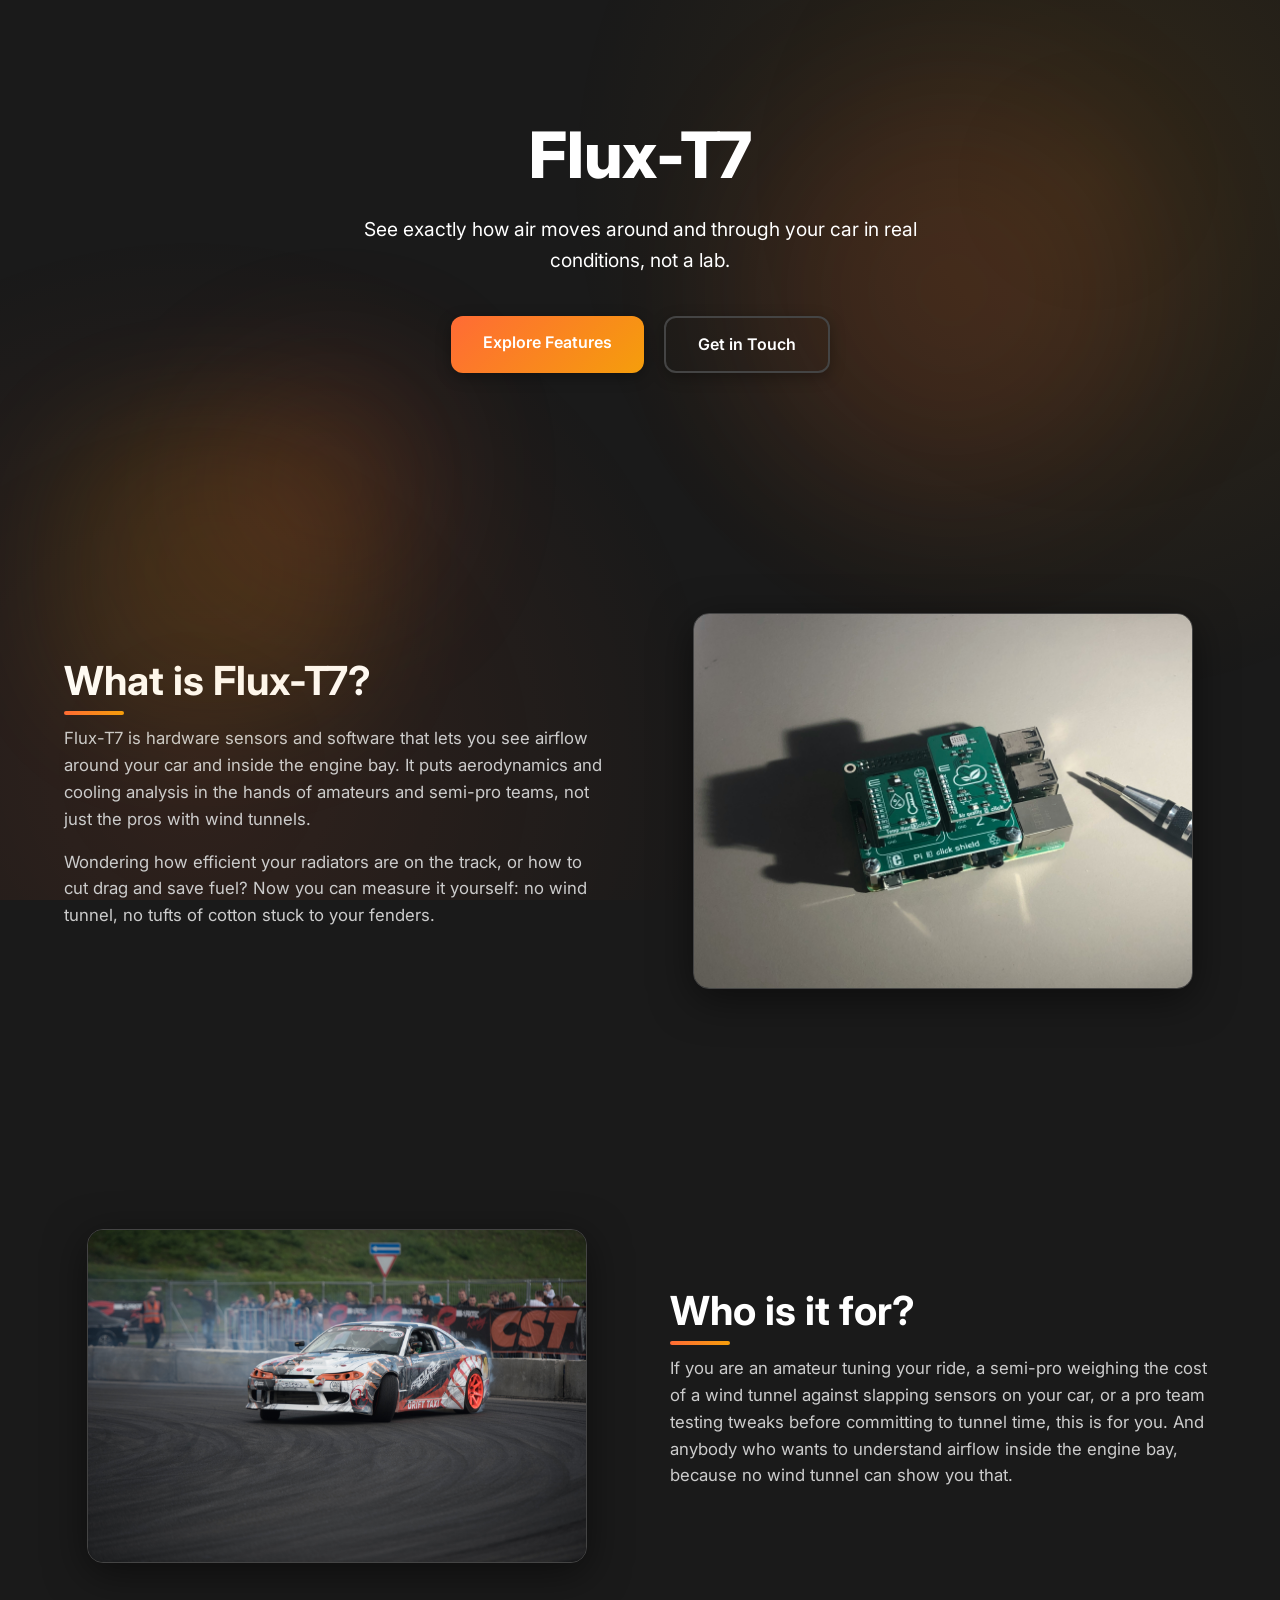
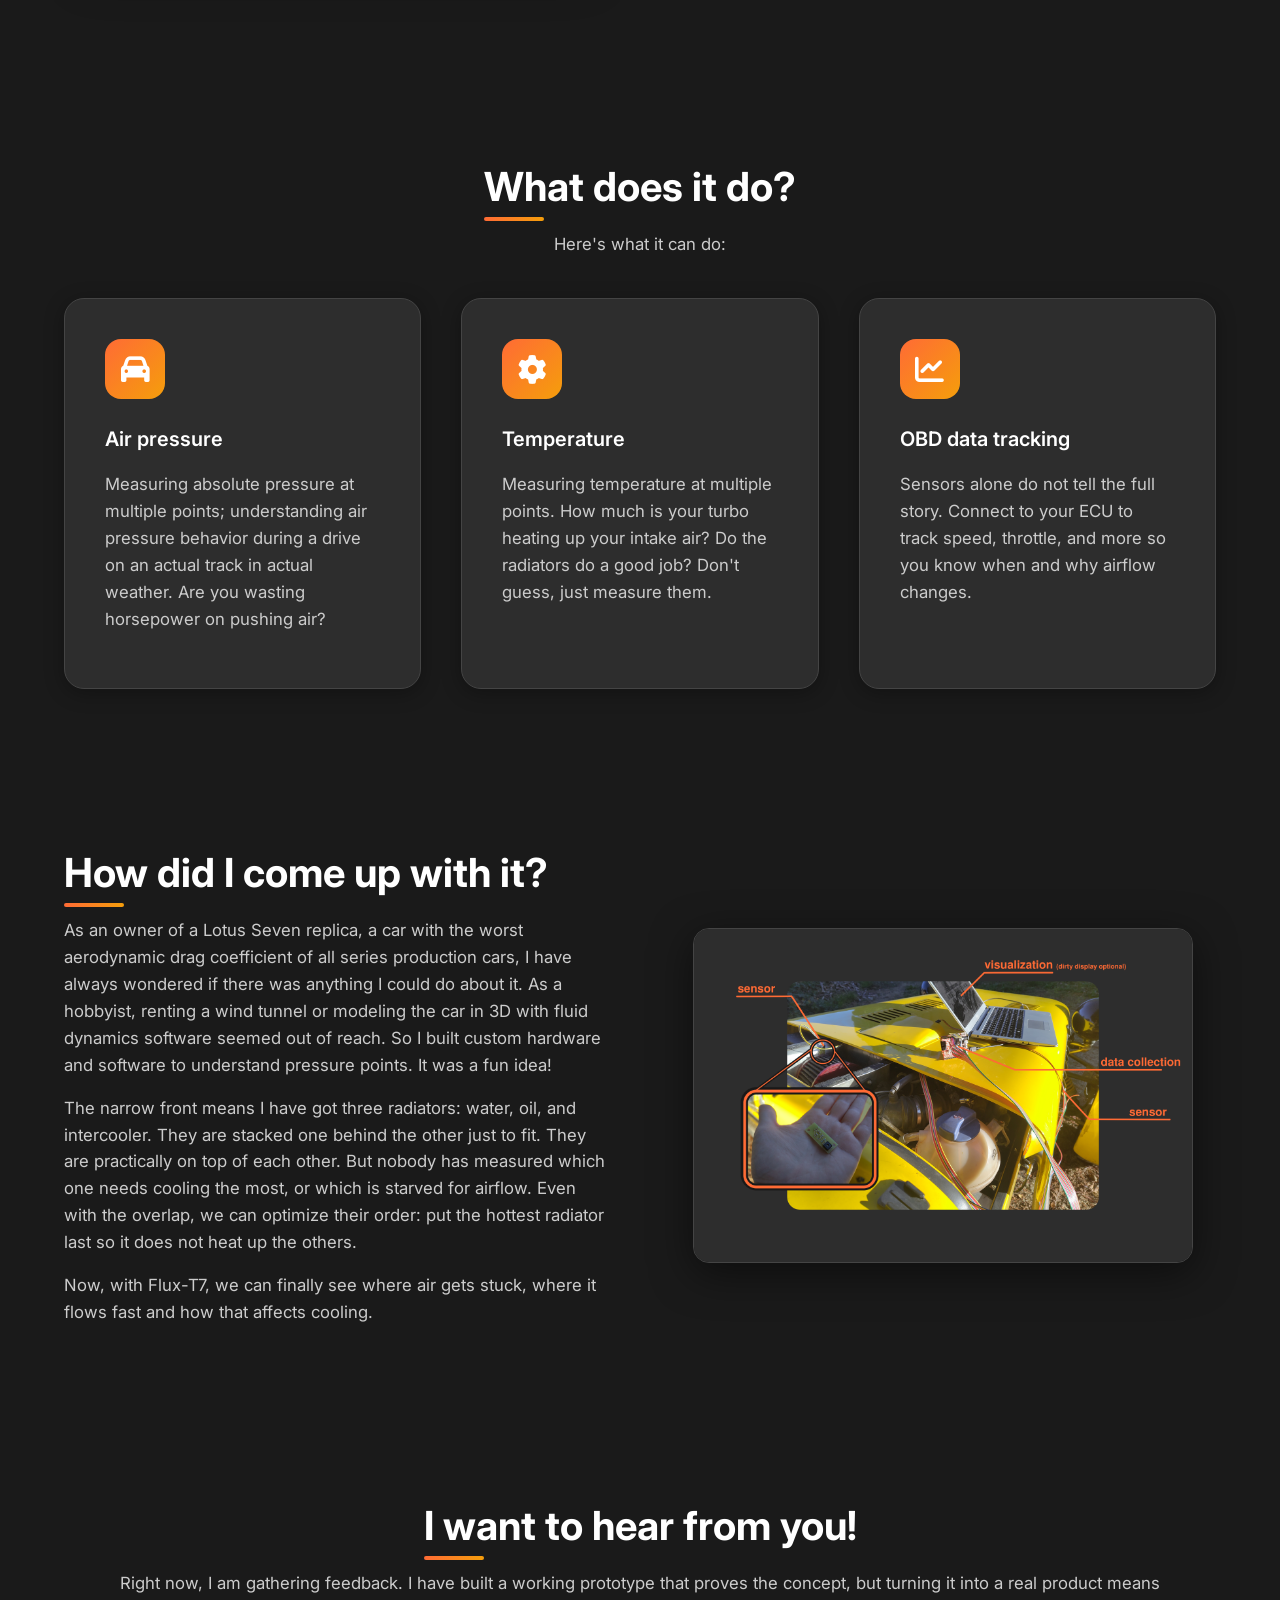
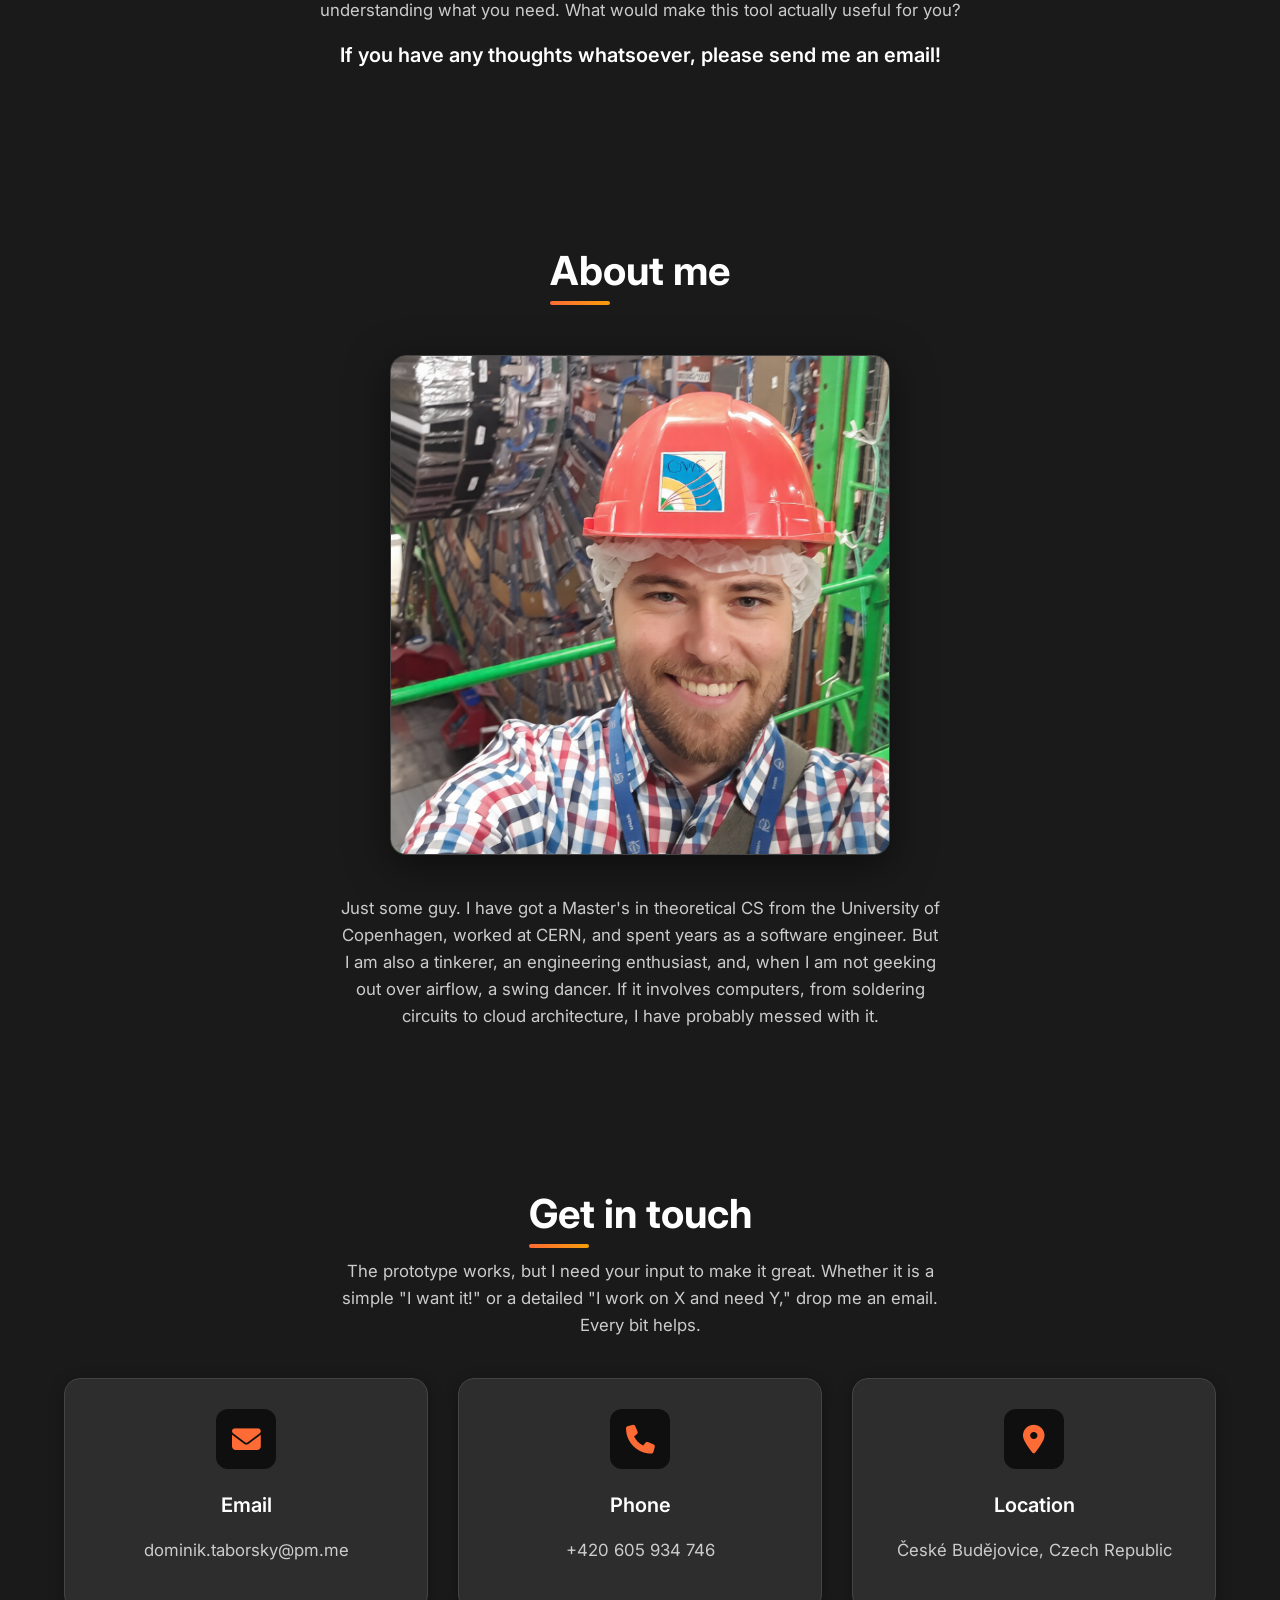
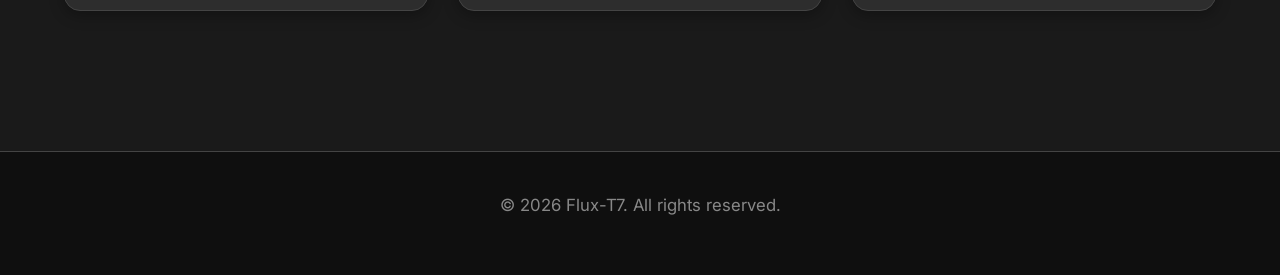
==== commit a862fc7b: "Replace em dashes with commas, colons, and sub sentences - Remove em dashes and replace with commas," ====
--- a/index.html
+++ b/index.html
@@ -481,7 +481,7 @@
             <!-- <div class="hero-badge animate-fade-in">Understanding airflows around and in your car</div> -->
             <h1 class="animate-fade-in delay-1">Flux-T7</h1>
             <p class="lead animate-fade-in delay-2">
-                See exactly how air moves around and through your car—in real conditions, not a lab.
+                See exactly how air moves around and through your car in real conditions, not a lab.
             </p>
             <div class="hero-cta animate-fade-in delay-3">
                 <a href="#features" class="btn">Explore Features</a>
@@ -498,8 +498,8 @@
             <div class="two-col">
                 <div class="animate-fade-in">
                     <h2>What is Flux-T7?</h2>
-                    <p>Flux-T7 is hardware sensors + software that lets you see airflow around your car and inside the engine bay. It puts aerodynamics and cooling analysis in the hands of amateurs and semi-pro teams—not just the pros with wind tunnels. </p>
-                    <p>Wondering how efficient your radiators are on the track? Or how to cut drag and save fuel? Now you can measure it yourself—no wind tunnel, no tufts of cotton stuck to your fenders.</p>
+                    <p>Flux-T7 is hardware sensors and software that lets you see airflow around your car and inside the engine bay. It puts aerodynamics and cooling analysis in the hands of amateurs and semi-pro teams, not just the pros with wind tunnels. </p>
+                    <p>Wondering how efficient your radiators are on the track, or how to cut drag and save fuel? Now you can measure it yourself: no wind tunnel, no tufts of cotton stuck to your fenders.</p>
                 </div>
                 <img src="images/what-is-it.jpg" alt="Flux-T7 hardware" class="placeholder-graphic animate-fade-in delay-1">
             </div>
@@ -513,7 +513,7 @@
                 <img src="images/who-is-it-for.jpg" alt="Target audience" class="placeholder-graphic animate-fade-in">
                 <div class="animate-fade-in delay-1">
                     <h2>Who is it for?</h2>
-                    <p>If you're an amateur tuning your ride, a semi-pro weighing the cost of a wind tunnel against slapping sensors on your car, or a pro team testing tweaks before committing to tunnel time—this is for you. And anybody who wants to understand airflow inside the engine bay, because no wind tunnel can show you that.</p>
+                    <p>If you are an amateur tuning your ride, a semi-pro weighing the cost of a wind tunnel against slapping sensors on your car, or a pro team testing tweaks before committing to tunnel time, this is for you. And anybody who wants to understand airflow inside the engine bay, because no wind tunnel can show you that.</p>
                 </div>
             </div>
         </div>
@@ -542,7 +542,7 @@
                 <div class="feature-card animate-fade-in delay-3">
                     <div class="icon"><i class="fas fa-chart-line"></i></div>
                     <h3>OBD data tracking</h3>
-                    <p>Sensors alone don't tell the full story. Connect to your ECU to track speed, throttle, and more—so you know when and why airflow changes.</p>
+                    <p>Sensors alone do not tell the full story. Connect to your ECU to track speed, throttle, and more so you know when and why airflow changes.</p>
                 </div>
                 <!-- <div class="feature-card animate-fade-in delay-4">
                     <div class="icon"><i class="fas fa-eye"></i></div>
@@ -569,9 +569,9 @@
             <div class="two-col">
                 <div class="animate-fade-in">
                     <h2>How did I come up with it?</h2>
-                    <p>As an owner of a Lotus Seven replica—a car with the worst aerodynamic drag coefficient of all series production cars—I've always wondered if there was anything I could do about it. As a hobbyist, renting a wind tunnel or modeling the car in 3D with fluid dynamics software seemed out of reach. So I built custom hardware and software to understand pressure points. It was a fun idea!</p>
-                    <p>The narrow front means I've got three radiators—water, oil, and intercooler—stacked one behind the other just to fit. They're practically on top of each other. But nobody's measured which one needs cooling the most, or which is starved for airflow. Even with the overlap, we can optimize their order: put the hottest radiator last so it doesn't heat up the others.</p>
-                    <p>Now, with Flux-T7, we can finally see where air gets stuck, where it flows fast, and how that affects cooling.</p>
+                    <p>As an owner of a Lotus Seven replica, a car with the worst aerodynamic drag coefficient of all series production cars, I have always wondered if there was anything I could do about it. As a hobbyist, renting a wind tunnel or modeling the car in 3D with fluid dynamics software seemed out of reach. So I built custom hardware and software to understand pressure points. It was a fun idea!</p>
+                    <p>The narrow front means I have got three radiators: water, oil, and intercooler. They are stacked one behind the other just to fit. They are practically on top of each other. But nobody has measured which one needs cooling the most, or which is starved for airflow. Even with the overlap, we can optimize their order: put the hottest radiator last so it does not heat up the others.</p>
+                    <p>Now, with Flux-T7, we can finally see where air gets stuck, where it flows fast and how that affects cooling.</p>
                 </div>
                 <img src="images/motivation.png" alt="Lotus Seven replica" class="placeholder-graphic animate-fade-in delay-1">
             </div>
@@ -583,7 +583,7 @@
         <div class="container">
             <div class="animate-fade-in" style="text-align: center;">
                 <h2>I want to hear from you!</h2>
-                <p>Right now, I'm gathering feedback. I've built a working prototype that proves the concept, but turning it into a real product means understanding what you need. What would make this tool actually useful for you? </p>
+                <p>Right now, I am gathering feedback. I have built a working prototype that proves the concept, but turning it into a real product means understanding what you need. What would make this tool actually useful for you? </p>
                 <h3>If you have any thoughts whatsoever, please send me an email! </h3>
             </div>
         </div>
@@ -596,7 +596,7 @@
                 <h2>About me</h2>
                 <img src="images/ja_cropped.png" alt="Profile pic" class="placeholder-graphic animate-fade-in delay-1">
                 <p style="max-width: 600px; margin: 0 auto;">
-                    Just some guy. I've got a Master's in theoretical CS from the University of Copenhagen, worked at CERN, and spent years as a software engineer. But I'm also a tinkerer, an engineering enthusiast, and—when I'm not geeking out over airflow—a swing dancer. If it involves computers, from soldering circuits to cloud architecture, I've probably messed with it. 
+                    Just some guy. I have got a Master's in theoretical CS from the University of Copenhagen, worked at CERN, and spent years as a software engineer. But I am also a tinkerer, an engineering enthusiast, and, when I am not geeking out over airflow, a swing dancer. If it involves computers, from soldering circuits to cloud architecture, I have probably messed with it. 
                 </p>
             </div>
         </div>
@@ -608,7 +608,7 @@
             <div class="animate-fade-in" style="text-align: center;">
                 <h2>Get in touch</h2>
                 <p style="max-width: 600px; margin: 0 auto;">
-                    The prototype works, but I need your input to make it great. Whether it's a simple "I want it!" or a detailed "I work on X and need Y," drop me an email. Every bit helps.
+                    The prototype works, but I need your input to make it great. Whether it is a simple "I want it!" or a detailed "I work on X and need Y," drop me an email. Every bit helps.
                 </p>
             </div>
             <div class="contact-grid">
